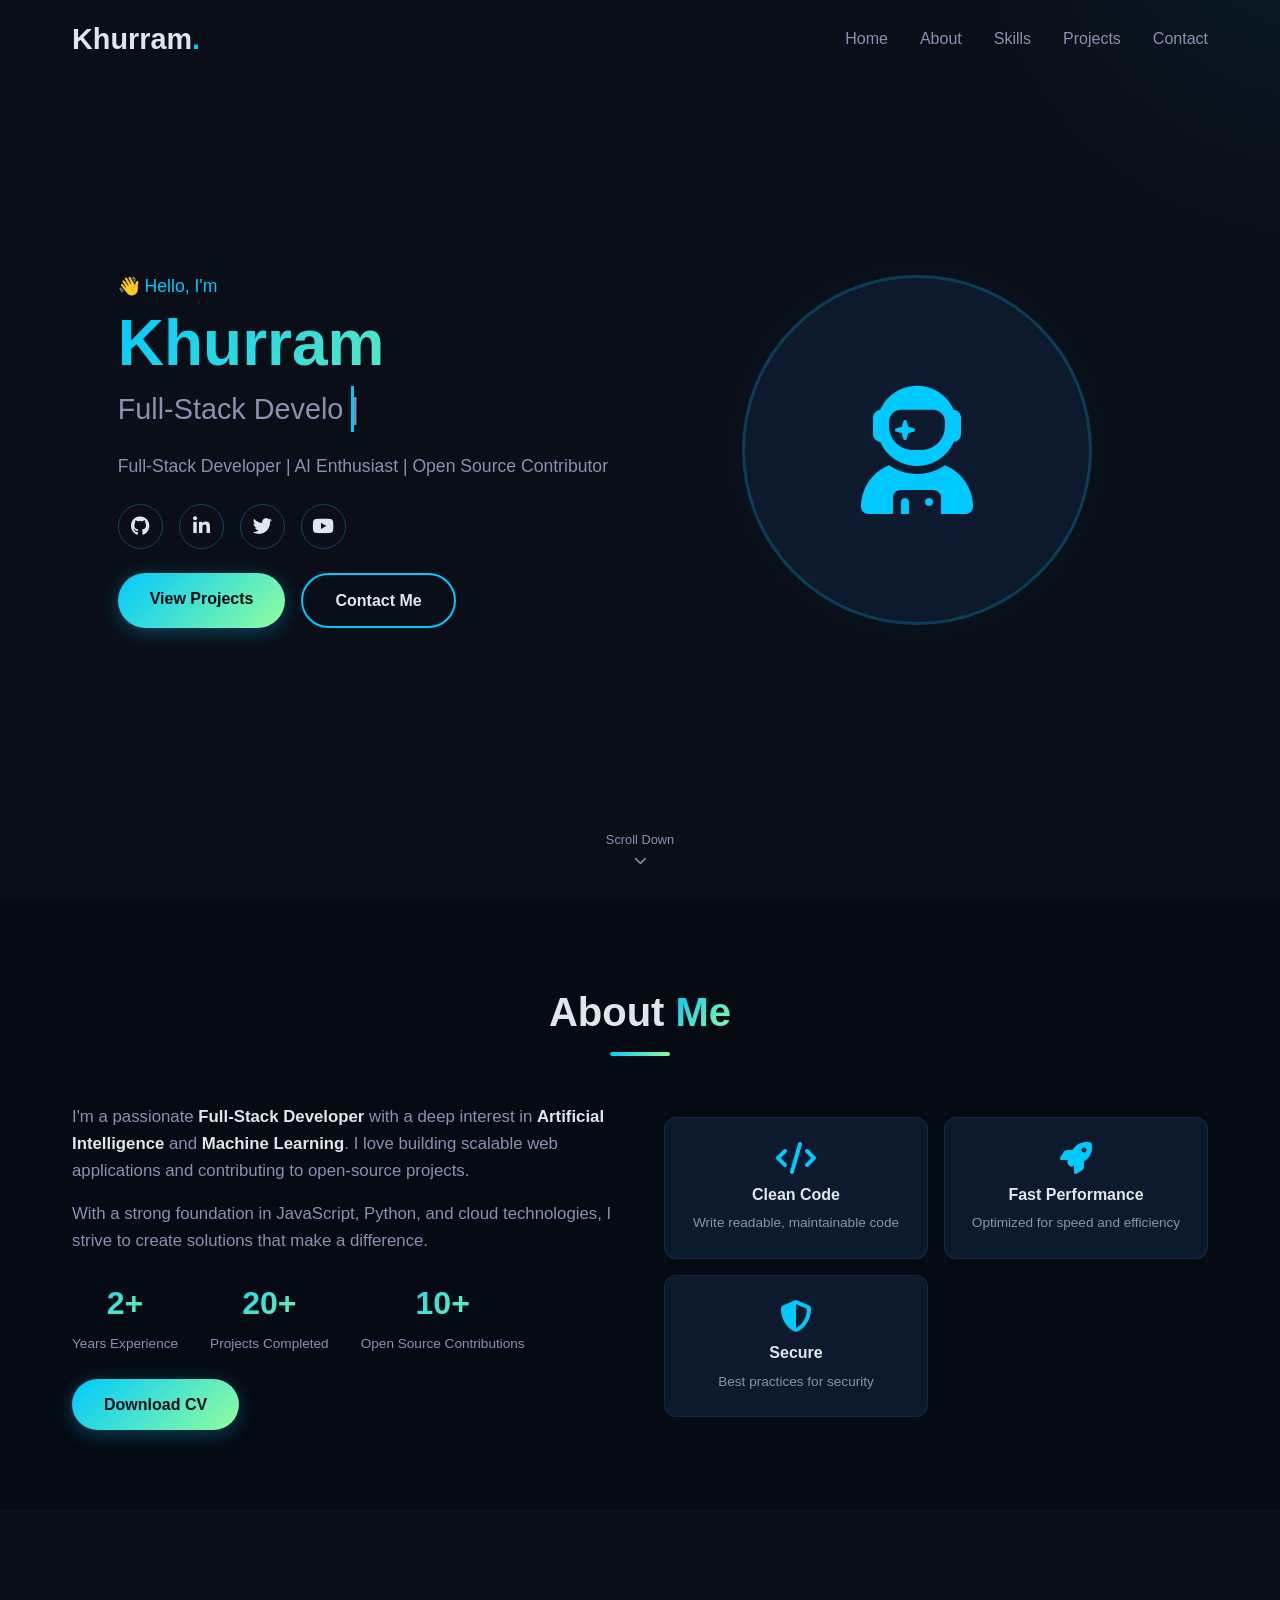
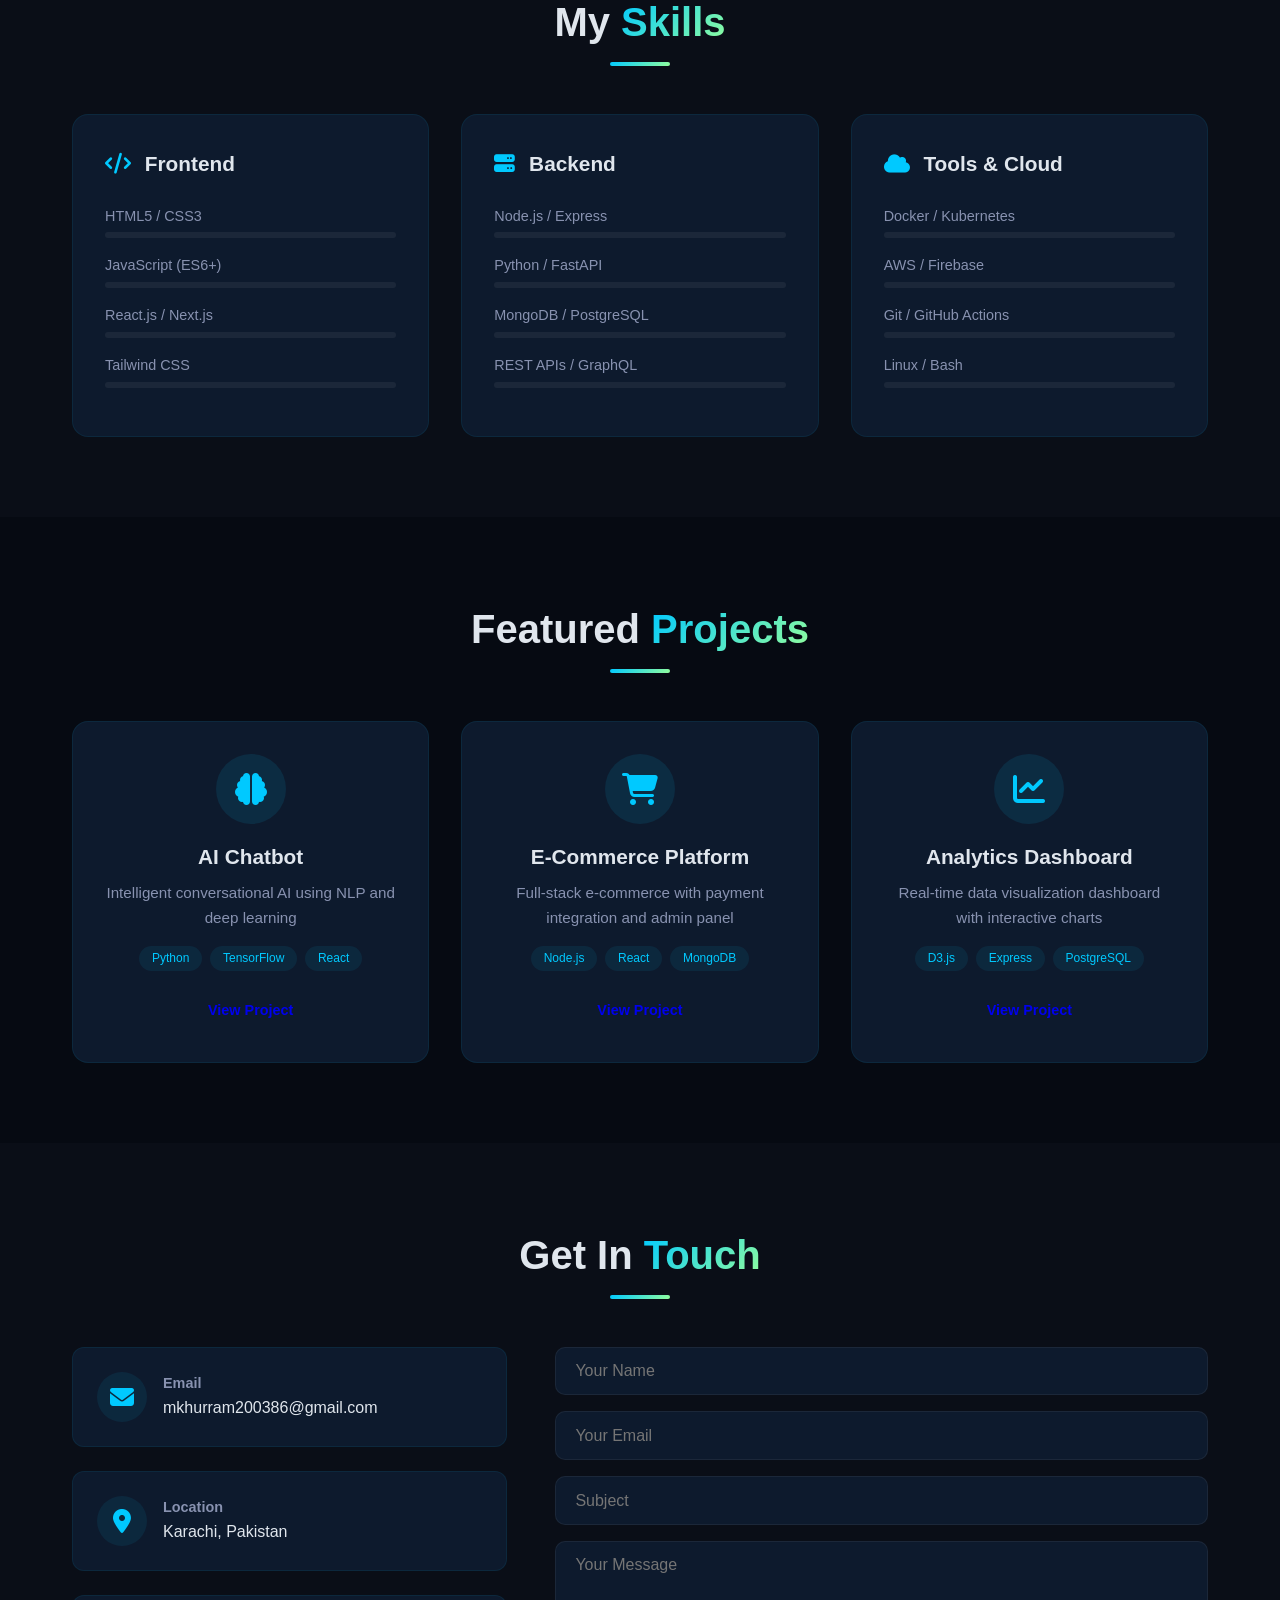
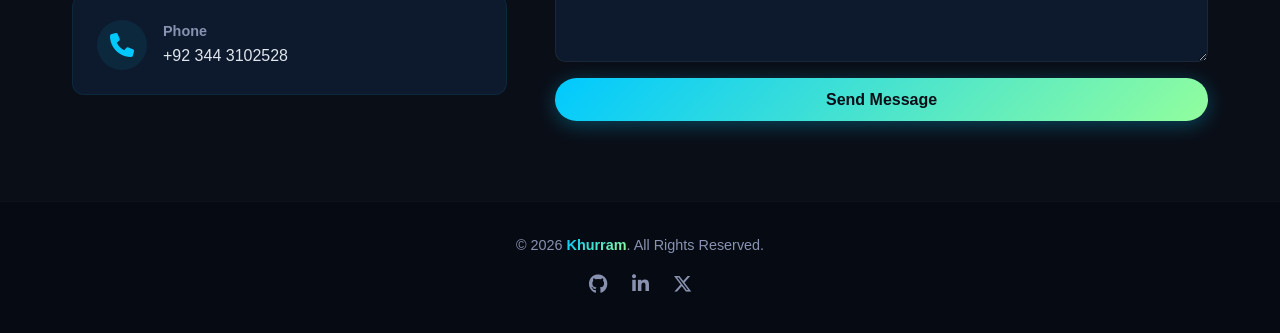
==== index.html @ 766ad9d7 "Update index.html" ====
<!DOCTYPE html>
<html lang="en">
<head>
    <meta charset="UTF-8" />
    <meta name="viewport" content="width=device-width, initial-scale=1.0" />
    <title>Khurram | Full-Stack Developer</title>
    <link rel="stylesheet" href="style.css" />
    <link rel="stylesheet" href="https://cdnjs.cloudflare.com/ajax/libs/font-awesome/6.5.0/css/all.min.css" />
</head>
<body>

    <!-- ====== PRELOADER ====== -->
    <div id="preloader">
        <div class="loader"></div>
    </div>

    <!-- ====== NAVIGATION ====== -->
    <nav class="navbar">
        <div class="nav-container">
            <div class="logo">
                <a href="#home">Khurram<span>.</span></a>
            </div>
            <ul class="nav-links">
                <li><a href="#home">Home</a></li>
                <li><a href="#about">About</a></li>
                <li><a href="#skills">Skills</a></li>
                <li><a href="#projects">Projects</a></li>
                <li><a href="#contact">Contact</a></li>
            </ul>
            <div class="hamburger">
                <span></span>
                <span></span>
                <span></span>
            </div>
        </div>
    </nav>

    <!-- ====== HOME SECTION ====== -->
    <section id="home" class="home">
        <div class="home-container">
            <div class="home-content">
                <span class="greeting">👋 Hello, I'm</span>
                <h1 class="name">Khurram</h1>
                <h2 class="typing-text">
                    <span id="typed-text"></span>
                    <span class="cursor">|</span>
                </h2>
                <p class="bio">
                    Full-Stack Developer | AI Enthusiast | Open Source Contributor
                </p>
                <div class="social-icons">
                    <a href="https://github.com/khurrambyte" target="_blank"><i class="fab fa-github"></i></a>
                    <a href="https://linkedin.com/in/khurrambyte" target="_blank"><i class="fab fa-linkedin-in"></i></a>
                    <a href="https://twitter.com/khurrambyte" target="_blank"><i class="fab fa-twitter"></i></a>
                    <a href="https://youtube.com/@khurrambyte" target="_blank"><i class="fab fa-youtube"></i></a>
                </div>
                <div class="home-buttons">
                    <a href="#projects" class="btn primary">View Projects</a>
                    <a href="#contact" class="btn secondary">Contact Me</a>
                </div>
            </div>
            <div class="home-image">
                <div class="image-wrapper">
                    <div class="glow"></div>
                    <div class="profile-placeholder">
                        <i class="fas fa-user-astronaut"></i>
                    </div>
                </div>
            </div>
        </div>
        <div class="scroll-indicator">
            <span>Scroll Down</span>
            <i class="fas fa-chevron-down"></i>
        </div>
    </section>

    <!-- ====== ABOUT SECTION ====== -->
    <section id="about" class="about">
        <div class="container">
            <div class="section-header">
                <h2>About <span>Me</span></h2>
                <div class="underline"></div>
            </div>
            <div class="about-content">
                <div class="about-text">
                    <p>
                        I'm a passionate <strong>Full-Stack Developer</strong> with a deep interest in 
                        <strong>Artificial Intelligence</strong> and <strong>Machine Learning</strong>. 
                        I love building scalable web applications and contributing to open-source projects.
                    </p>
                    <p>
                        With a strong foundation in JavaScript, Python, and cloud technologies, 
                        I strive to create solutions that make a difference.
                    </p>
                    <div class="about-stats">
                        <div class="stat">
                            <span class="stat-number">2+</span>
                            <span class="stat-label">Years Experience</span>
                        </div>
                        <div class="stat">
                            <span class="stat-number">20+</span>
                            <span class="stat-label">Projects Completed</span>
                        </div>
                        <div class="stat">
                            <span class="stat-number">10+</span>
                            <span class="stat-label">Open Source Contributions</span>
                        </div>
                    </div>
                    <a href="#" class="btn primary">Download CV</a>
                </div>
                <div class="about-image">
                    <div class="about-card">
                        <i class="fas fa-code"></i>
                        <h3>Clean Code</h3>
                        <p>Write readable, maintainable code</p>
                    </div>
                    <div class="about-card">
                        <i class="fas fa-rocket"></i>
                        <h3>Fast Performance</h3>
                        <p>Optimized for speed and efficiency</p>
                    </div>
                    <div class="about-card">
                        <i class="fas fa-shield-alt"></i>
                        <h3>Secure</h3>
                        <p>Best practices for security</p>
                    </div>
                </div>
            </div>
        </div>
    </section>

    <!-- ====== SKILLS SECTION ====== -->
    <section id="skills" class="skills">
        <div class="container">
            <div class="section-header">
                <h2>My <span>Skills</span></h2>
                <div class="underline"></div>
            </div>
            <div class="skills-grid">
                <div class="skill-category">
                    <h3><i class="fas fa-code"></i> Frontend</h3>
                    <div class="skill-item">
                        <span>HTML5 / CSS3</span>
                        <div class="skill-bar"><div class="skill-progress" style="width: 95%;"></div></div>
                    </div>
                    <div class="skill-item">
                        <span>JavaScript (ES6+)</span>
                        <div class="skill-bar"><div class="skill-progress" style="width: 90%;"></div></div>
                    </div>
                    <div class="skill-item">
                        <span>React.js / Next.js</span>
                        <div class="skill-bar"><div class="skill-progress" style="width: 85%;"></div></div>
                    </div>
                    <div class="skill-item">
                        <span>Tailwind CSS</span>
                        <div class="skill-bar"><div class="skill-progress" style="width: 88%;"></div></div>
                    </div>
                </div>
                <div class="skill-category">
                    <h3><i class="fas fa-server"></i> Backend</h3>
                    <div class="skill-item">
                        <span>Node.js / Express</span>
                        <div class="skill-bar"><div class="skill-progress" style="width: 85%;"></div></div>
                    </div>
                    <div class="skill-item">
                        <span>Python / FastAPI</span>
                        <div class="skill-bar"><div class="skill-progress" style="width: 80%;"></div></div>
                    </div>
                    <div class="skill-item">
                        <span>MongoDB / PostgreSQL</span>
                        <div class="skill-bar"><div class="skill-progress" style="width: 82%;"></div></div>
                    </div>
                    <div class="skill-item">
                        <span>REST APIs / GraphQL</span>
                        <div class="skill-bar"><div class="skill-progress" style="width: 78%;"></div></div>
                    </div>
                </div>
                <div class="skill-category">
                    <h3><i class="fas fa-cloud"></i> Tools & Cloud</h3>
                    <div class="skill-item">
                        <span>Docker / Kubernetes</span>
                        <div class="skill-bar"><div class="skill-progress" style="width: 75%;"></div></div>
                    </div>
                    <div class="skill-item">
                        <span>AWS / Firebase</span>
                        <div class="skill-bar"><div class="skill-progress" style="width: 80%;"></div></div>
                    </div>
                    <div class="skill-item">
                        <span>Git / GitHub Actions</span>
                        <div class="skill-bar"><div class="skill-progress" style="width: 90%;"></div></div>
                    </div>
                    <div class="skill-item">
                        <span>Linux / Bash</span>
                        <div class="skill-bar"><div class="skill-progress" style="width: 75%;"></div></div>
                    </div>
                </div>
            </div>
        </div>
    </section>

    <!-- ====== PROJECTS SECTION ====== -->
    <section id="projects" class="projects">
        <div class="container">
            <div class="section-header">
                <h2>Featured <span>Projects</span></h2>
                <div class="underline"></div>
            </div>
            <div class="projects-grid">
                <div class="project-card">
                    <div class="project-icon"><i class="fas fa-brain"></i></div>
                    <h3>AI Chatbot</h3>
                    <p>Intelligent conversational AI using NLP and deep learning</p>
                    <div class="project-tags">
                        <span>Python</span>
                        <span>TensorFlow</span>
                        <span>React</span>
                    </div>
                    <a href="#" class="btn small">View Project</a>
                </div>
                <div class="project-card">
                    <div class="project-icon"><i class="fas fa-shopping-cart"></i></div>
                    <h3>E-Commerce Platform</h3>
                    <p>Full-stack e-commerce with payment integration and admin panel</p>
                    <div class="project-tags">
                        <span>Node.js</span>
                        <span>React</span>
                        <span>MongoDB</span>
                    </div>
                    <a href="#" class="btn small">View Project</a>
                </div>
                <div class="project-card">
                    <div class="project-icon"><i class="fas fa-chart-line"></i></div>
                    <h3>Analytics Dashboard</h3>
                    <p>Real-time data visualization dashboard with interactive charts</p>
                    <div class="project-tags">
                        <span>D3.js</span>
                        <span>Express</span>
                        <span>PostgreSQL</span>
                    </div>
                    <a href="#" class="btn small">View Project</a>
                </div>
            </div>
        </div>
    </section>

    <!-- ====== CONTACT SECTION ====== -->
    <section id="contact" class="contact">
        <div class="container">
            <div class="section-header">
                <h2>Get In <span>Touch</span></h2>
                <div class="underline"></div>
            </div>
            <div class="contact-content">
                <div class="contact-info">
                    <div class="contact-item">
                        <i class="fas fa-envelope"></i>
                        <div>
                            <h4>Email</h4>
                            <p>mkhurram200386@gmail.com</p>
                        </div>
                    </div>
                    <div class="contact-item">
                        <i class="fas fa-map-marker-alt"></i>
                        <div>
                            <h4>Location</h4>
                            <p>Karachi, Pakistan</p>
                        </div>
                    </div>
                    <div class="contact-item">
                        <i class="fas fa-phone"></i>
                        <div>
                            <h4>Phone</h4>
                            <p>+92 344 3102528</p>
                        </div>
                    </div>
                </div>
                <form class="contact-form" id="contactForm">
                    <input type="text" placeholder="Your Name" required />
                    <input type="email" placeholder="Your Email" required />
                    <input type="text" placeholder="Subject" />
                    <textarea rows="5" placeholder="Your Message" required></textarea>
                    <button type="submit" class="btn primary">Send Message</button>
                </form>
            </div>
        </div>
    </section>

    <!-- ====== FOOTER ====== -->
    <footer>
        <div class="container">
            <p>&copy; 2026 <span>Khurram</span>. All Rights Reserved.</p>
            <div class="footer-social">
                <a href="https://github.com/khurrambyte" target="_blank"><i class="fab fa-github"></i></a>
                <a href="https://linkedin.com/in/khurrambyte" target="_blank"><i class="fab fa-linkedin-in"></i></a>
                <a href="https://x.com/khurrambyte" target="_blank"><i class="fab fa-x-twitter"></i></a>
            </div>
        </div>
    </footer>

    <script src="script.js"></script>
</body>
</html>
---- style.css ----
/* ===== RESET & BASE ===== */
* {
    margin: 0;
    padding: 0;
    box-sizing: border-box;
    scroll-behavior: smooth;
}

:root {
    --primary: #00c9ff;
    --secondary: #92fe9d;
    --dark: #0a0e17;
    --darker: #060a12;
    --text: #e0e6ed;
    --text-muted: #8892b0;
    --card-bg: #0d1a2d;
    --gradient-1: linear-gradient(135deg, #00c9ff, #92fe9d);
}

body {
    font-family: 'Segoe UI', Tahoma, Geneva, Verdana, sans-serif;
    background: var(--dark);
    color: var(--text);
    line-height: 1.6;
    overflow-x: hidden;
}

.container {
    max-width: 1200px;
    margin: 0 auto;
    padding: 0 2rem;
}

section {
    padding: 5rem 0;
}

/* ===== PRELOADER ===== */
#preloader {
    position: fixed;
    top: 0;
    left: 0;
    width: 100%;
    height: 100%;
    background: var(--dark);
    display: flex;
    justify-content: center;
    align-items: center;
    z-index: 9999;
    transition: opacity 0.8s ease;
}

#preloader.hide {
    opacity: 0;
    pointer-events: none;
}

.loader {
    width: 50px;
    height: 50px;
    border: 4px solid transparent;
    border-top-color: var(--primary);
    border-radius: 50%;
    animation: spin 1s linear infinite;
}

@keyframes spin {
    to { transform: rotate(360deg); }
}

/* ===== SECTION HEADER ===== */
.section-header {
    text-align: center;
    margin-bottom: 3rem;
}

.section-header h2 {
    font-size: 2.5rem;
    font-weight: 700;
}

.section-header h2 span {
    background: var(--gradient-1);
    -webkit-background-clip: text;
    -webkit-text-fill-color: transparent;
}

.underline {
    width: 60px;
    height: 4px;
    background: var(--gradient-1);
    margin: 0.5rem auto 0;
    border-radius: 2px;
}

/* ===== NAVBAR ===== */
.navbar {
    position: fixed;
    top: 0;
    left: 0;
    width: 100%;
    z-index: 1000;
    padding: 1rem 0;
    transition: all 0.3s ease;
    background: transparent;
}

.navbar.scrolled {
    background: rgba(10, 14, 23, 0.95);
    backdrop-filter: blur(10px);
    padding: 0.7rem 0;
    box-shadow: 0 4px 30px rgba(0, 0, 0, 0.3);
}

.nav-container {
    max-width: 1200px;
    margin: 0 auto;
    padding: 0 2rem;
    display: flex;
    justify-content: space-between;
    align-items: center;
}

.logo a {
    font-size: 1.8rem;
    font-weight: 700;
    color: var(--text);
    text-decoration: none;
}

.logo a span {
    color: var(--primary);
}

.nav-links {
    display: flex;
    list-style: none;
    gap: 2rem;
}

.nav-links a {
    color: var(--text-muted);
    text-decoration: none;
    font-weight: 500;
    transition: color 0.3s;
    position: relative;
}

.nav-links a::after {
    content: '';
    position: absolute;
    bottom: -4px;
    left: 0;
    width: 0;
    height: 2px;
    background: var(--gradient-1);
    transition: width 0.3s;
}

.nav-links a:hover {
    color: var(--text);
}

.nav-links a:hover::after {
    width: 100%;
}

.hamburger {
    display: none;
    flex-direction: column;
    cursor: pointer;
    gap: 5px;
}

.hamburger span {
    width: 28px;
    height: 3px;
    background: var(--text);
    border-radius: 2px;
    transition: 0.3s;
}

/* ===== HOME ===== */
.home {
    min-height: 100vh;
    display: flex;
    align-items: center;
    justify-content: center;
    position: relative;
    background: var(--dark);
    overflow: hidden;
}

.home::before {
    content: '';
    position: absolute;
    top: -50%;
    right: -30%;
    width: 700px;
    height: 700px;
    background: radial-gradient(circle, rgba(0, 201, 255, 0.08) 0%, transparent 70%);
    border-radius: 50%;
    pointer-events: none;
}

.home-container {
    max-width: 1200px;
    margin: 0 auto;
    padding: 0 2rem;
    display: grid;
    grid-template-columns: 1fr 1fr;
    gap: 4rem;
    align-items: center;
    position: relative;
    z-index: 1;
}

.greeting {
    display: inline-block;
    font-size: 1.1rem;
    color: var(--primary);
    margin-bottom: 0.5rem;
    font-weight: 500;
}

.name {
    font-size: 4rem;
    font-weight: 700;
    background: var(--gradient-1);
    -webkit-background-clip: text;
    -webkit-text-fill-color: transparent;
    line-height: 1.1;
}

.typing-text {
    font-size: 1.8rem;
    font-weight: 400;
    color: var(--text-muted);
    margin: 0.5rem 0 1rem;
    min-height: 50px;
}

.cursor {
    display: inline-block;
    width: 3px;
    background: var(--primary);
    animation: blink 0.8s step-end infinite;
}

@keyframes blink {
    0%, 100% { opacity: 1; }
    50% { opacity: 0; }
}

.bio {
    font-size: 1.1rem;
    color: var(--text-muted);
    margin-bottom: 1.5rem;
}

.social-icons {
    display: flex;
    gap: 1rem;
    margin-bottom: 1.5rem;
}

.social-icons a {
    width: 45px;
    height: 45px;
    border-radius: 50%;
    border: 1px solid rgba(0, 201, 255, 0.3);
    display: flex;
    align-items: center;
    justify-content: center;
    color: var(--text);
    font-size: 1.2rem;
    transition: all 0.3s;
    text-decoration: none;
}

.social-icons a:hover {
    background: var(--gradient-1);
    border-color: transparent;
    color: var(--dark);
    transform: translateY(-3px);
    box-shadow: 0 8px 25px rgba(0, 201, 255, 0.3);
}

.home-buttons {
    display: flex;
    gap: 1rem;
}

.btn {
    padding: 0.8rem 2rem;
    border-radius: 50px;
    text-decoration: none;
    font-weight: 600;
    transition: all 0.3s;
    display: inline-block;
    font-size: 1rem;
    border: none;
    cursor: pointer;
}

.btn.primary {
    background: var(--gradient-1);
    color: var(--dark);
    box-shadow: 0 4px 20px rgba(0, 201, 255, 0.3);
}

.btn.primary:hover {
    transform: translateY(-3px);
    box-shadow: 0 8px 30px rgba(0, 201, 255, 0.5);
}

.btn.secondary {
    border: 2px solid var(--primary);
    color: var(--text);
    background: transparent;
}

.btn.secondary:hover {
    background: var(--primary);
    color: var(--dark);
    transform: translateY(-3px);
}

.btn.small {
    padding: 0.5rem 1.5rem;
    font-size: 0.9rem;
}

/* Home Image */
.image-wrapper {
    position: relative;
    width: 350px;
    height: 350px;
    margin: 0 auto;
}

.glow {
    position: absolute;
    top: -20px;
    left: -20px;
    right: -20px;
    bottom: -20px;
    border-radius: 50%;
    background: radial-gradient(circle at center, rgba(0, 201, 255, 0.15), transparent 70%);
    animation: pulse 3s ease-in-out infinite;
}

@keyframes pulse {
    0%, 100% { transform: scale(1); opacity: 0.6; }
    50% { transform: scale(1.1); opacity: 1; }
}

.profile-placeholder {
    width: 100%;
    height: 100%;
    border-radius: 50%;
    background: var(--card-bg);
    display: flex;
    align-items: center;
    justify-content: center;
    font-size: 8rem;
    color: var(--primary);
    border: 3px solid rgba(0, 201, 255, 0.2);
    position: relative;
    z-index: 1;
}

.scroll-indicator {
    position: absolute;
    bottom: 2rem;
    left: 50%;
    transform: translateX(-50%);
    display: flex;
    flex-direction: column;
    align-items: center;
    color: var(--text-muted);
    font-size: 0.8rem;
    animation: bounce 2s ease-in-out infinite;
}

@keyframes bounce {
    0%, 100% { transform: translateX(-50%) translateY(0); }
    50% { transform: translateX(-50%) translateY(10px); }
}

.scroll-indicator i {
    margin-top: 0.3rem;
}

/* ===== ABOUT ===== */
.about {
    background: var(--darker);
}

.about-content {
    display: grid;
    grid-template-columns: 1fr 1fr;
    gap: 3rem;
    align-items: center;
}

.about-text p {
    color: var(--text-muted);
    margin-bottom: 1rem;
    font-size: 1.05rem;
}

.about-text strong {
    color: var(--text);
}

.about-stats {
    display: flex;
    gap: 2rem;
    margin: 1.5rem 0;
}

.stat {
    text-align: center;
}

.stat-number {
    display: block;
    font-size: 2rem;
    font-weight: 700;
    background: var(--gradient-1);
    -webkit-background-clip: text;
    -webkit-text-fill-color: transparent;
}

.stat-label {
    font-size: 0.85rem;
    color: var(--text-muted);
}

.about-image {
    display: grid;
    grid-template-columns: 1fr 1fr;
    gap: 1rem;
}

.about-card {
    background: var(--card-bg);
    padding: 1.5rem;
    border-radius: 12px;
    text-align: center;
    border: 1px solid rgba(0, 201, 255, 0.1);
    transition: all 0.3s;
}

.about-card:hover {
    transform: translateY(-5px);
    border-color: var(--primary);
    box-shadow: 0 8px 30px rgba(0, 201, 255, 0.1);
}

.about-card i {
    font-size: 2rem;
    color: var(--primary);
    margin-bottom: 0.5rem;
}

.about-card h3 {
    font-size: 1rem;
    margin-bottom: 0.3rem;
}

.about-card p {
    font-size: 0.85rem;
    color: var(--text-muted);
}

/* ===== SKILLS ===== */
.skills-grid {
    display: grid;
    grid-template-columns: repeat(auto-fit, minmax(300px, 1fr));
    gap: 2rem;
}

.skill-category {
    background: var(--card-bg);
    padding: 2rem;
    border-radius: 16px;
    border: 1px solid rgba(0, 201, 255, 0.08);
    transition: all 0.3s;
}

.skill-category:hover {
    border-color: var(--primary);
    box-shadow: 0 8px 30px rgba(0, 201, 255, 0.05);
}

.skill-category h3 {
    margin-bottom: 1.5rem;
    font-size: 1.3rem;
    color: var(--text);
}

.skill-category h3 i {
    color: var(--primary);
    margin-right: 0.5rem;
}

.skill-item {
    margin-bottom: 1rem;
}

.skill-item span {
    display: flex;
    justify-content: space-between;
    font-size: 0.9rem;
    color: var(--text-muted);
    margin-bottom: 0.3rem;
}

.skill-bar {
    width: 100%;
    height: 6px;
    background: rgba(255, 255, 255, 0.06);
    border-radius: 3px;
    overflow: hidden;
}

.skill-progress {
    height: 100%;
    background: var(--gradient-1);
    border-radius: 3px;
    width: 0;
    transition: width 1s ease;
}

/* ===== PROJECTS ===== */
.projects {
    background: var(--darker);
}

.projects-grid {
    display: grid;
    grid-template-columns: repeat(auto-fit, minmax(300px, 1fr));
    gap: 2rem;
}

.project-card {
    background: var(--card-bg);
    padding: 2rem;
    border-radius: 16px;
    text-align: center;
    border: 1px solid rgba(0, 201, 255, 0.08);
    transition: all 0.3s;
}

.project-card:hover {
    transform: translateY(-8px);
    border-color: var(--primary);
    box-shadow: 0 12px 40px rgba(0, 201, 255, 0.08);
}

.project-icon {
    width: 70px;
    height: 70px;
    border-radius: 50%;
    background: rgba(0, 201, 255, 0.1);
    display: flex;
    align-items: center;
    justify-content: center;
    margin: 0 auto 1rem;
    font-size: 2rem;
    color: var(--primary);
}

.project-card h3 {
    font-size: 1.3rem;
    margin-bottom: 0.5rem;
}

.project-card p {
    color: var(--text-muted);
    font-size: 0.95rem;
    margin-bottom: 1rem;
}

.project-tags {
    display: flex;
    gap: 0.5rem;
    justify-content: center;
    flex-wrap: wrap;
    margin-bottom: 1.2rem;
}

.project-tags span {
    background: rgba(0, 201, 255, 0.08);
    color: var(--primary);
    padding: 0.2rem 0.8rem;
    border-radius: 20px;
    font-size: 0.75rem;
    font-weight: 500;
}

/* ===== CONTACT ===== */
.contact-content {
    display: grid;
    grid-template-columns: 1fr 1.5fr;
    gap: 3rem;
}

.contact-info {
    display: flex;
    flex-direction: column;
    gap: 1.5rem;
}

.contact-item {
    display: flex;
    align-items: center;
    gap: 1rem;
    background: var(--card-bg);
    padding: 1.5rem;
    border-radius: 12px;
    border: 1px solid rgba(0, 201, 255, 0.08);
}

.contact-item i {
    font-size: 1.5rem;
    color: var(--primary);
    width: 50px;
    height: 50px;
    border-radius: 50%;
    background: rgba(0, 201, 255, 0.08);
    display: flex;
    align-items: center;
    justify-content: center;
    flex-shrink: 0;
}

.contact-item h4 {
    font-size: 0.9rem;
    color: var(--text-muted);
}

.contact-item p {
    font-weight: 500;
}

.contact-form {
    display: flex;
    flex-direction: column;
    gap: 1rem;
}

.contact-form input,
.contact-form textarea {
    padding: 0.9rem 1.2rem;
    border-radius: 10px;
    border: 1px solid rgba(255, 255, 255, 0.06);
    background: var(--card-bg);
    color: var(--text);
    font-size: 1rem;
    transition: all 0.3s;
    font-family: inherit;
}

.contact-form input:focus,
.contact-form textarea:focus {
    outline: none;
    border-color: var(--primary);
    box-shadow: 0 0 20px rgba(0, 201, 255, 0.05);
}

.contact-form textarea {
    resize: vertical;
}

/* ===== FOOTER ===== */
footer {
    background: var(--darker);
    padding: 2rem 0;
    border-top: 1px solid rgba(255, 255, 255, 0.03);
    text-align: center;
}

footer p {
    color: var(--text-muted);
    font-size: 0.9rem;
}

footer p span {
    background: var(--gradient-1);
    -webkit-background-clip: text;
    -webkit-text-fill-color: transparent;
    font-weight: 600;
}

.footer-social {
    display: flex;
    justify-content: center;
    gap: 1.5rem;
    margin-top: 0.8rem;
}

.footer-social a {
    color: var(--text-muted);
    font-size: 1.2rem;
    transition: color 0.3s;
}

.footer-social a:hover {
    color: var(--primary);
}

/* ===== RESPONSIVE ===== */
@media (max-width: 992px) {
    .home-container {
        grid-template-columns: 1fr;
        text-align: center;
    }
    .home-image {
        order: -1;
    }
    .image-wrapper {
        width: 250px;
        height: 250px;
    }
    .about-content {
        grid-template-columns: 1fr;
    }
    .about-image {
        grid-template-columns: 1fr 1fr;
    }
    .contact-content {
        grid-template-columns: 1fr;
    }
}

@media (max-width: 768px) {
    .nav-links {
        position: fixed;
        top: 0;
        right: -100%;
        width: 70%;
        height: 100vh;
        background: var(--darker);
        flex-direction: column;
        justify-content: center;
        align-items: center;
        gap: 2rem;
        transition: 0.4s ease;
        border-left: 1px solid rgba(255, 255, 255, 0.05);
    }
    .nav-links.active {
        right: 0;
    }
    .hamburger {
        display: flex;
        z-index: 1001;
    }
    .hamburger.active span:nth-child(1) {
        transform: rotate(45deg) translate(5px, 5px);
    }
    .hamburger.active span:nth-child(2) {
        opacity: 0;
    }
    .hamburger.active span:nth-child(3) {
        transform: rotate(-45deg) translate(5px, -5px);
    }
    .name {
        font-size: 2.8rem;
    }
    .typing-text {
        font-size: 1.3rem;
    }
    .about-stats {
        flex-direction: column;
        gap: 1rem;
    }
    .about-image {
        grid-template-columns: 1fr;
    }
    .projects-grid {
        grid-template-columns: 1fr;
    }
    .skills-grid {
        grid-template-columns: 1fr;
    }
    .home-buttons {
        flex-direction: column;
        align-items: center;
    }
    .section-header h2 {
        font-size: 2rem;
    }
}
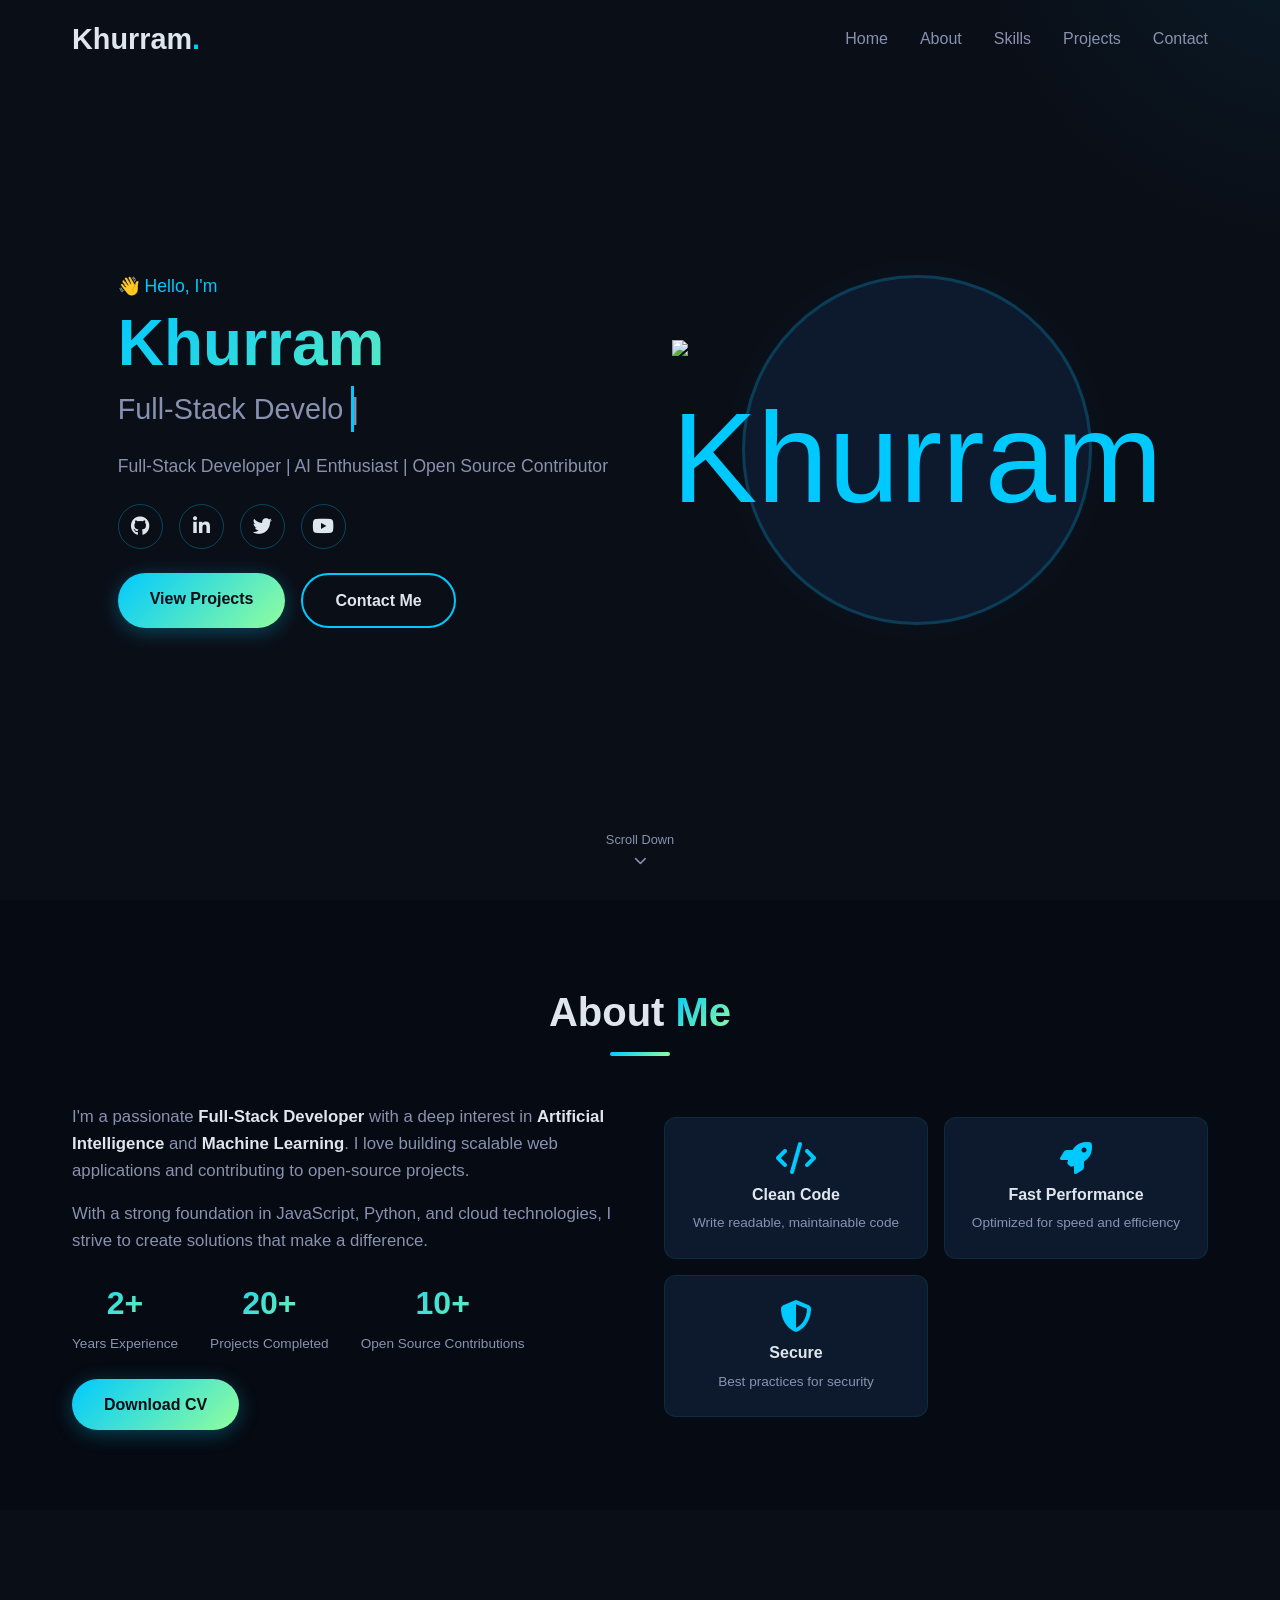
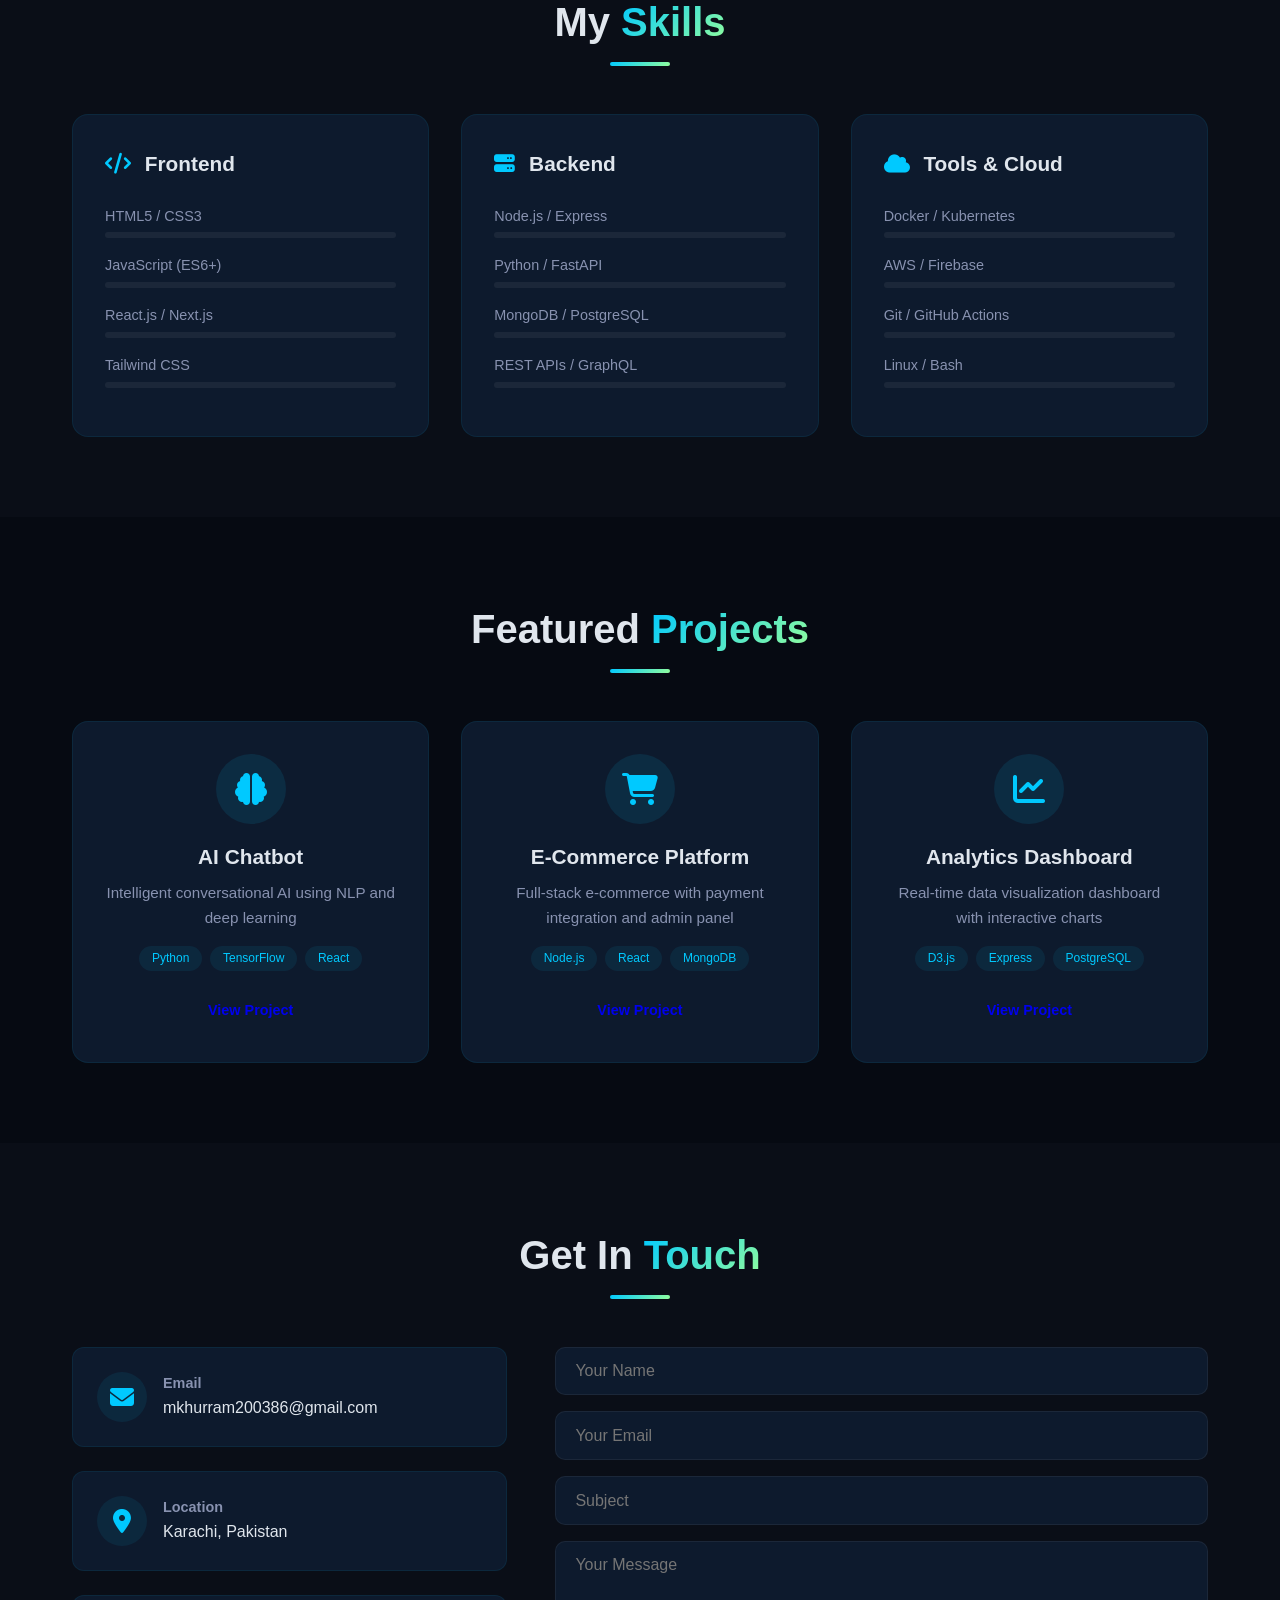
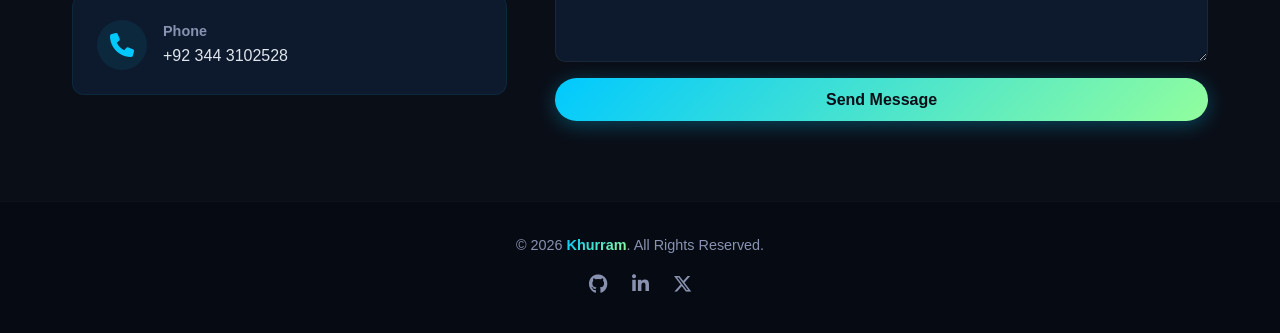
==== commit 80ab7821: "Update index.html" ====
--- a/index.html
+++ b/index.html
@@ -63,7 +63,7 @@
                 <div class="image-wrapper">
                     <div class="glow"></div>
                     <div class="profile-placeholder">
-                        <i class="fas fa-user-astronaut"></i>
+                        <img src="assets/profile.jpg" alt="Khurram" class="profile-image" />
                     </div>
                 </div>
             </div>
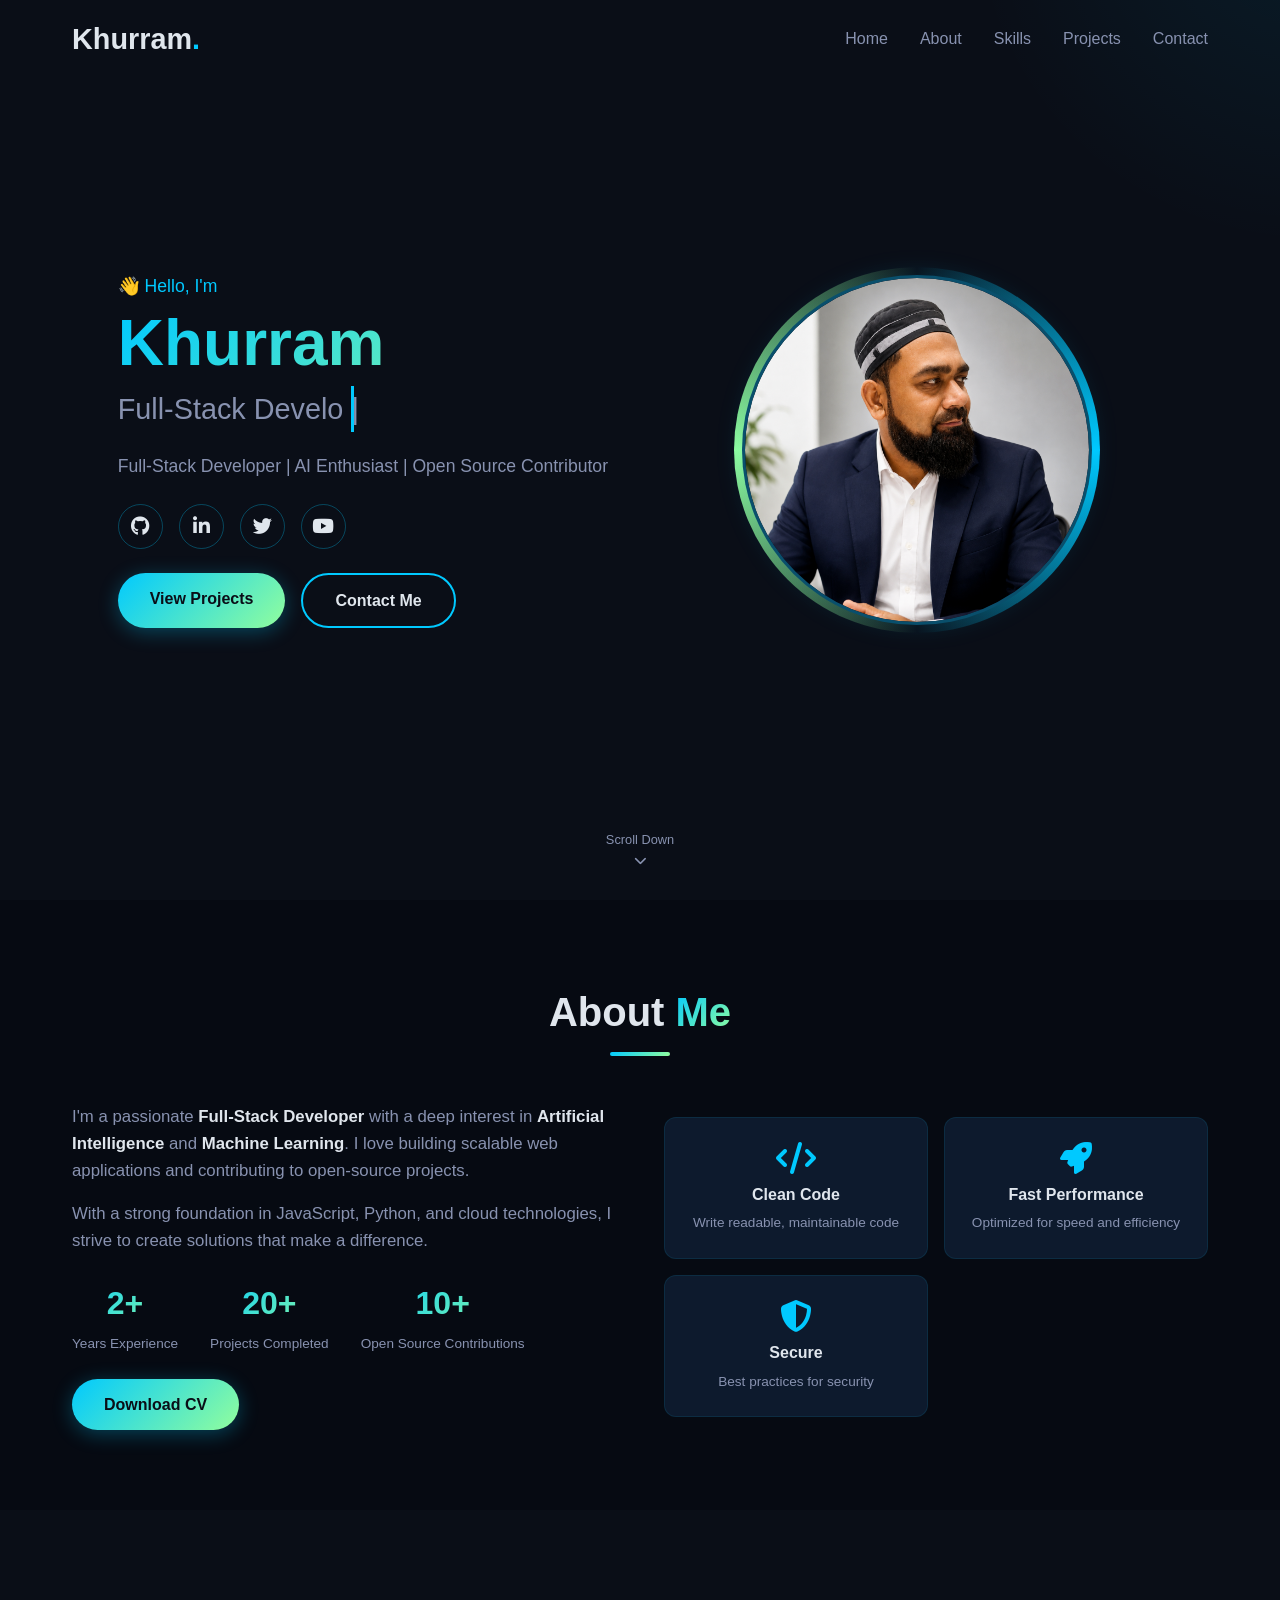
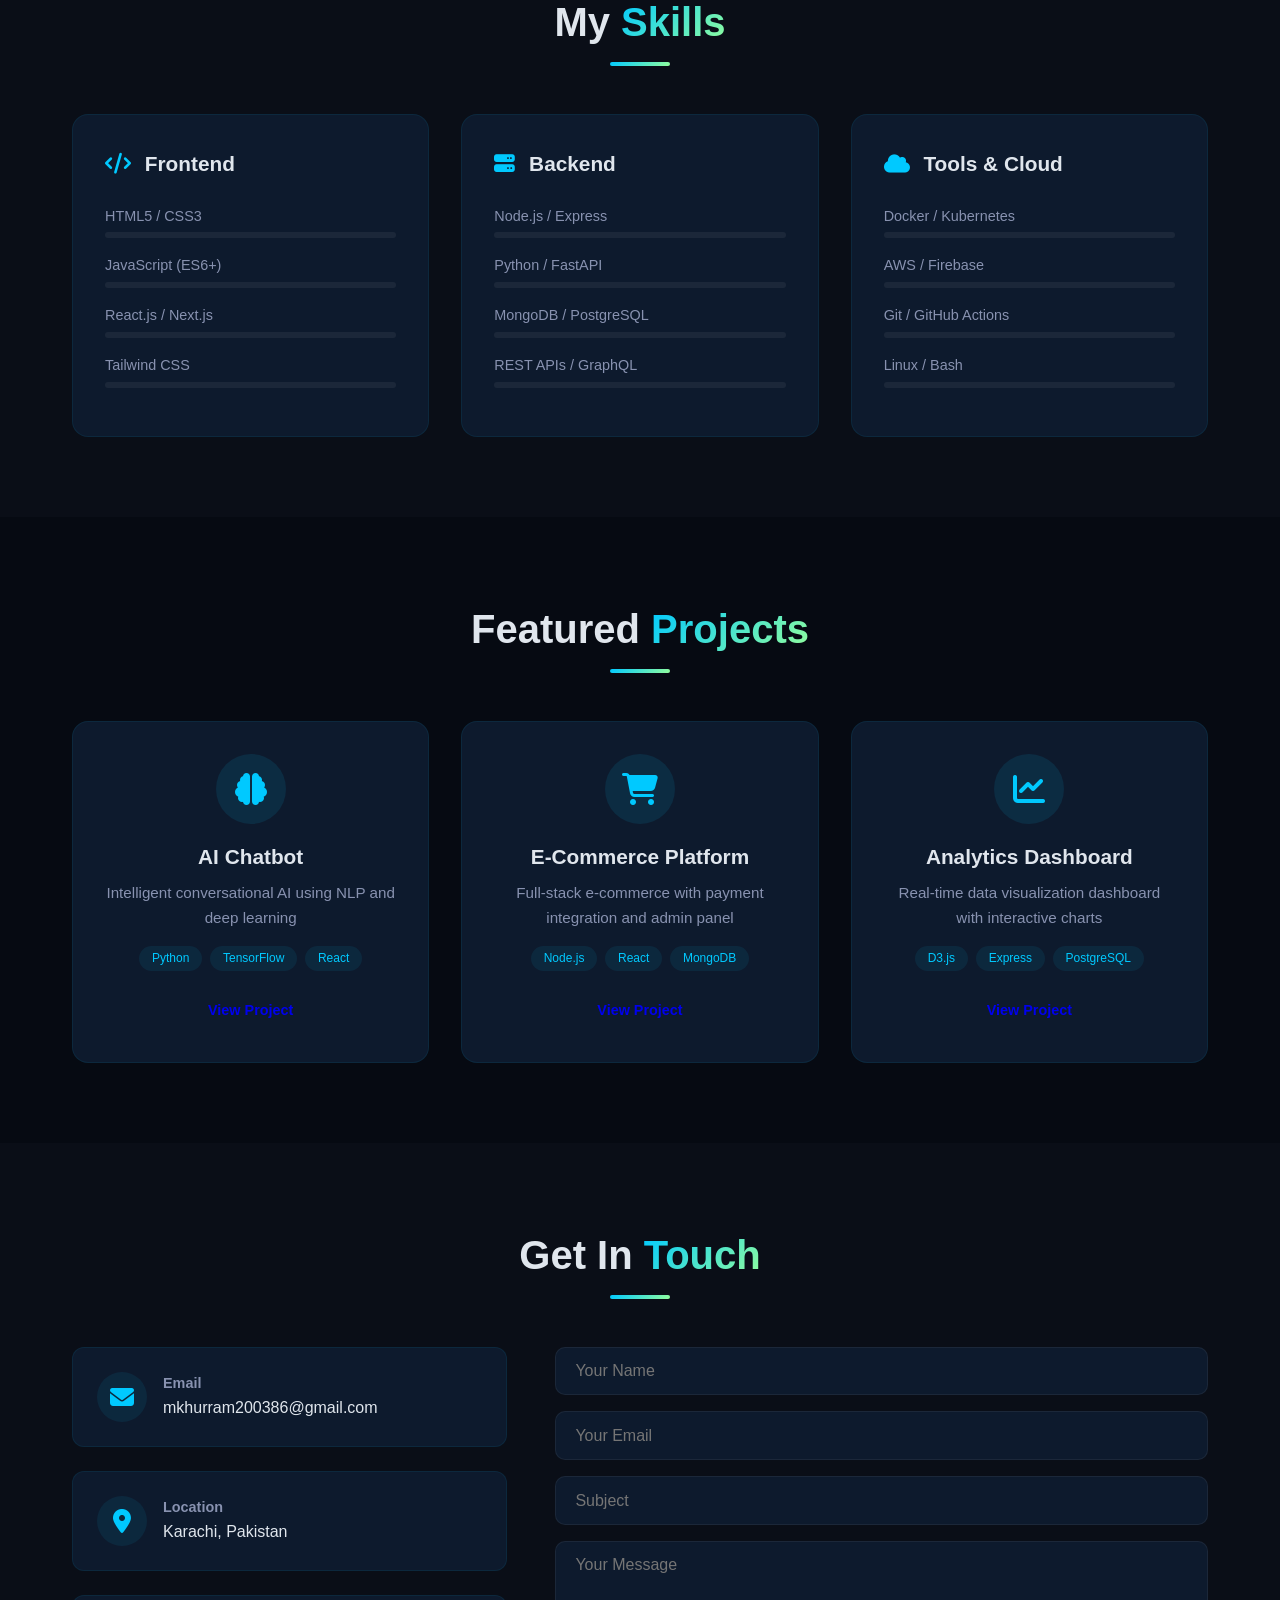
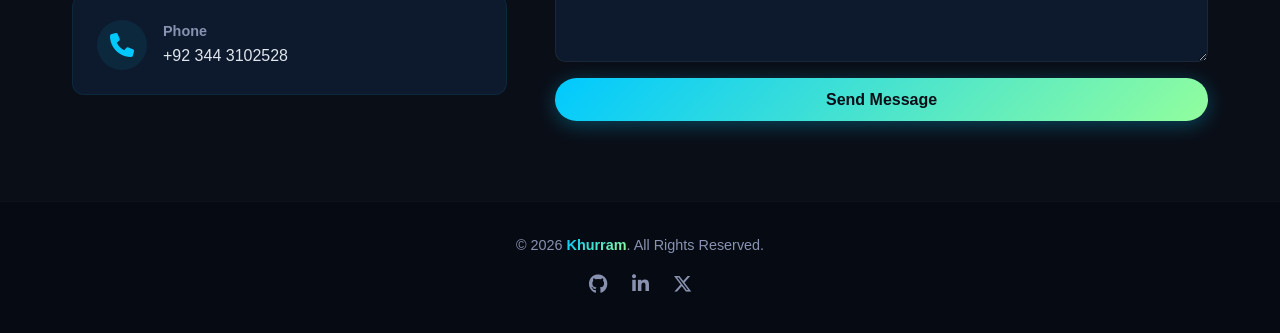
==== commit 406447f9: "Update index.html" ====
--- a/index.html
+++ b/index.html
@@ -63,7 +63,7 @@
                 <div class="image-wrapper">
                     <div class="glow"></div>
                     <div class="profile-placeholder">
-                        <img src="assets/profile.jpg" alt="Khurram" class="profile-image" />
+                        <img src="assets/profile.png" alt="Khurram" class="profile-image" />
                     </div>
                 </div>
             </div>
--- a/style.css
+++ b/style.css
@@ -794,3 +794,121 @@
         font-size: 2rem;
     }
 }
+
+/* ===== PROFILE IMAGE ===== */
+.profile-placeholder {
+    width: 100%;
+    height: 100%;
+    border-radius: 50%;
+    background: var(--card-bg);
+    display: flex;
+    align-items: center;
+    justify-content: center;
+    position: relative;
+    z-index: 1;
+    overflow: hidden;
+    /* Border effect */
+    border: 3px solid rgba(0, 201, 255, 0.3);
+    box-shadow: 
+        0 0 30px rgba(0, 201, 255, 0.1),
+        inset 0 0 30px rgba(0, 201, 255, 0.05);
+}
+
+.profile-image {
+    width: 100%;
+    height: 100%;
+    object-fit: cover;
+    border-radius: 50%;
+    transition: transform 0.5s ease;
+}
+
+/* Hover effect on image */
+.profile-placeholder:hover .profile-image {
+    transform: scale(1.05);
+}
+
+/* Fallback agar image load na ho */
+.profile-placeholder .fa-user-astronaut {
+    display: none;
+}
+
+/* Agar image fail ho to icon show ho */
+.profile-placeholder img:not([src]),
+.profile-placeholder img[src=""],
+.profile-placeholder img[src="#"] {
+    display: none;
+}
+
+.profile-placeholder img:not([src]) ~ .fa-user-astronaut,
+.profile-placeholder img[src=""] ~ .fa-user-astronaut,
+.profile-placeholder img[src="#"] ~ .fa-user-astronaut {
+    display: block;
+    font-size: 5rem;
+    color: var(--primary);
+}
+
+/* ===== RING ANIMATION AROUND IMAGE ===== */
+.image-wrapper {
+    position: relative;
+    width: 350px;
+    height: 350px;
+    margin: 0 auto;
+}
+
+/* Spinning ring effect */
+.image-wrapper::before {
+    content: '';
+    position: absolute;
+    top: -8px;
+    left: -8px;
+    right: -8px;
+    bottom: -8px;
+    border-radius: 50%;
+    background: conic-gradient(
+        from 0deg,
+        transparent 0%,
+        var(--primary) 25%,
+        transparent 50%,
+        var(--secondary) 75%,
+        transparent 100%
+    );
+    animation: spinRing 4s linear infinite;
+    z-index: 0;
+}
+
+@keyframes spinRing {
+    to { transform: rotate(360deg); }
+}
+
+/* Glow effect */
+.glow {
+    position: absolute;
+    top: -20px;
+    left: -20px;
+    right: -20px;
+    bottom: -20px;
+    border-radius: 50%;
+    background: radial-gradient(circle at center, rgba(0, 201, 255, 0.15), transparent 70%);
+    animation: pulse 3s ease-in-out infinite;
+    z-index: 0;
+}
+
+@keyframes pulse {
+    0%, 100% { transform: scale(1); opacity: 0.6; }
+    50% { transform: scale(1.1); opacity: 1; }
+}
+
+/* ===== RESPONSIVE IMAGE ===== */
+@media (max-width: 992px) {
+    .image-wrapper {
+        width: 250px;
+        height: 250px;
+    }
+}
+
+@media (max-width: 576px) {
+    .image-wrapper {
+        width: 200px;
+        height: 200px;
+    }
+}
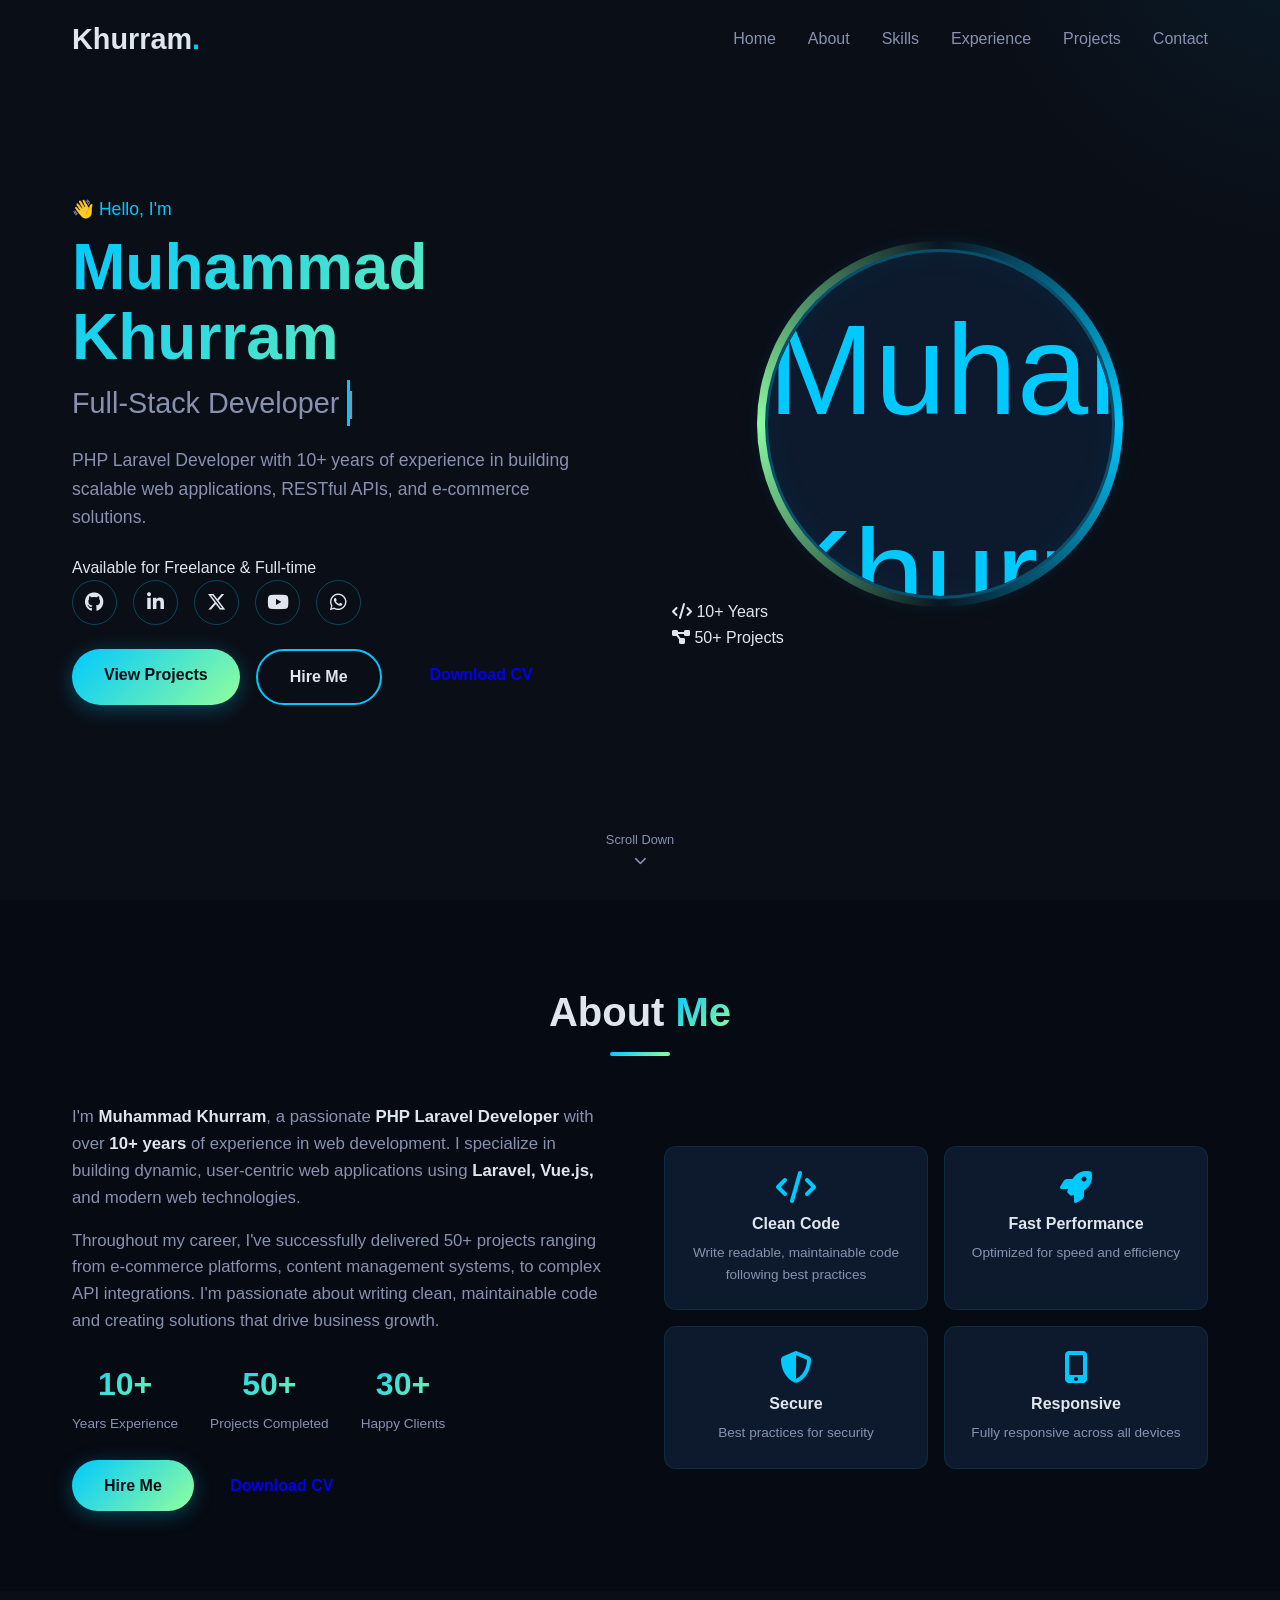
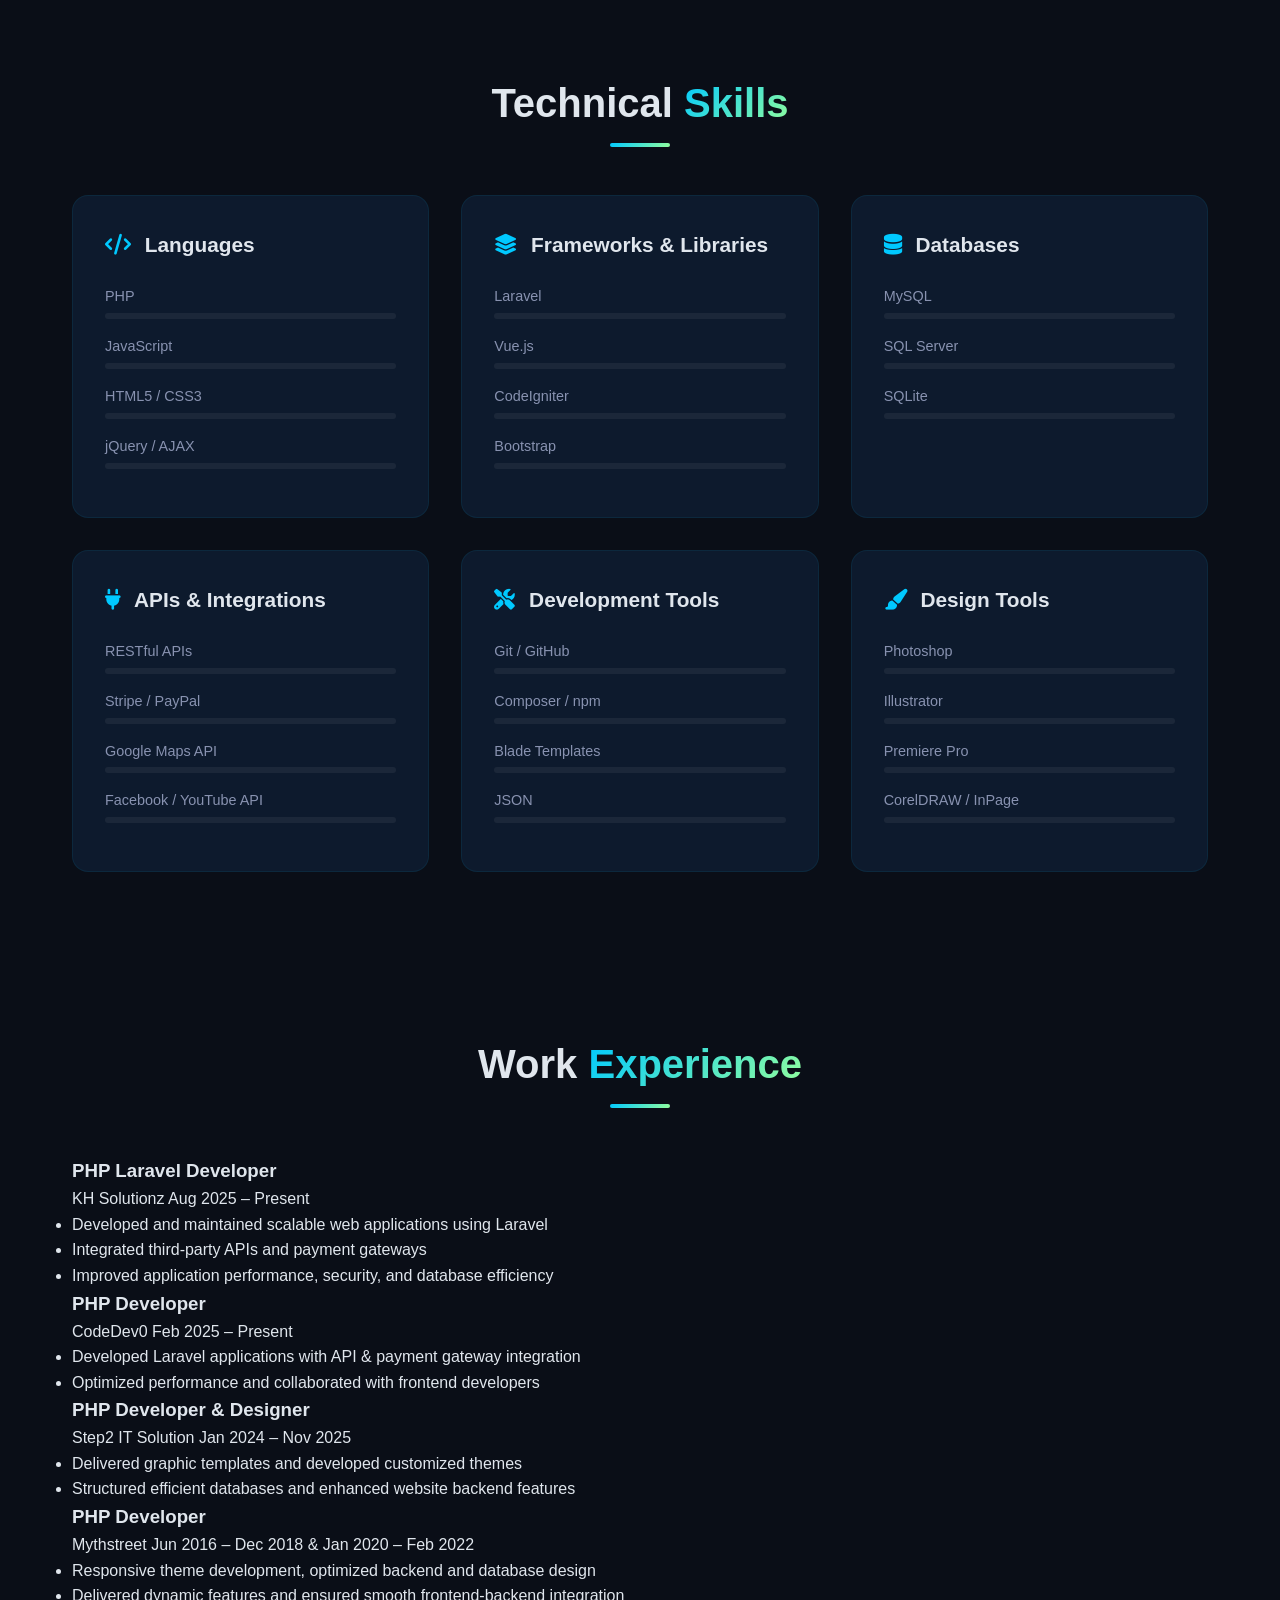
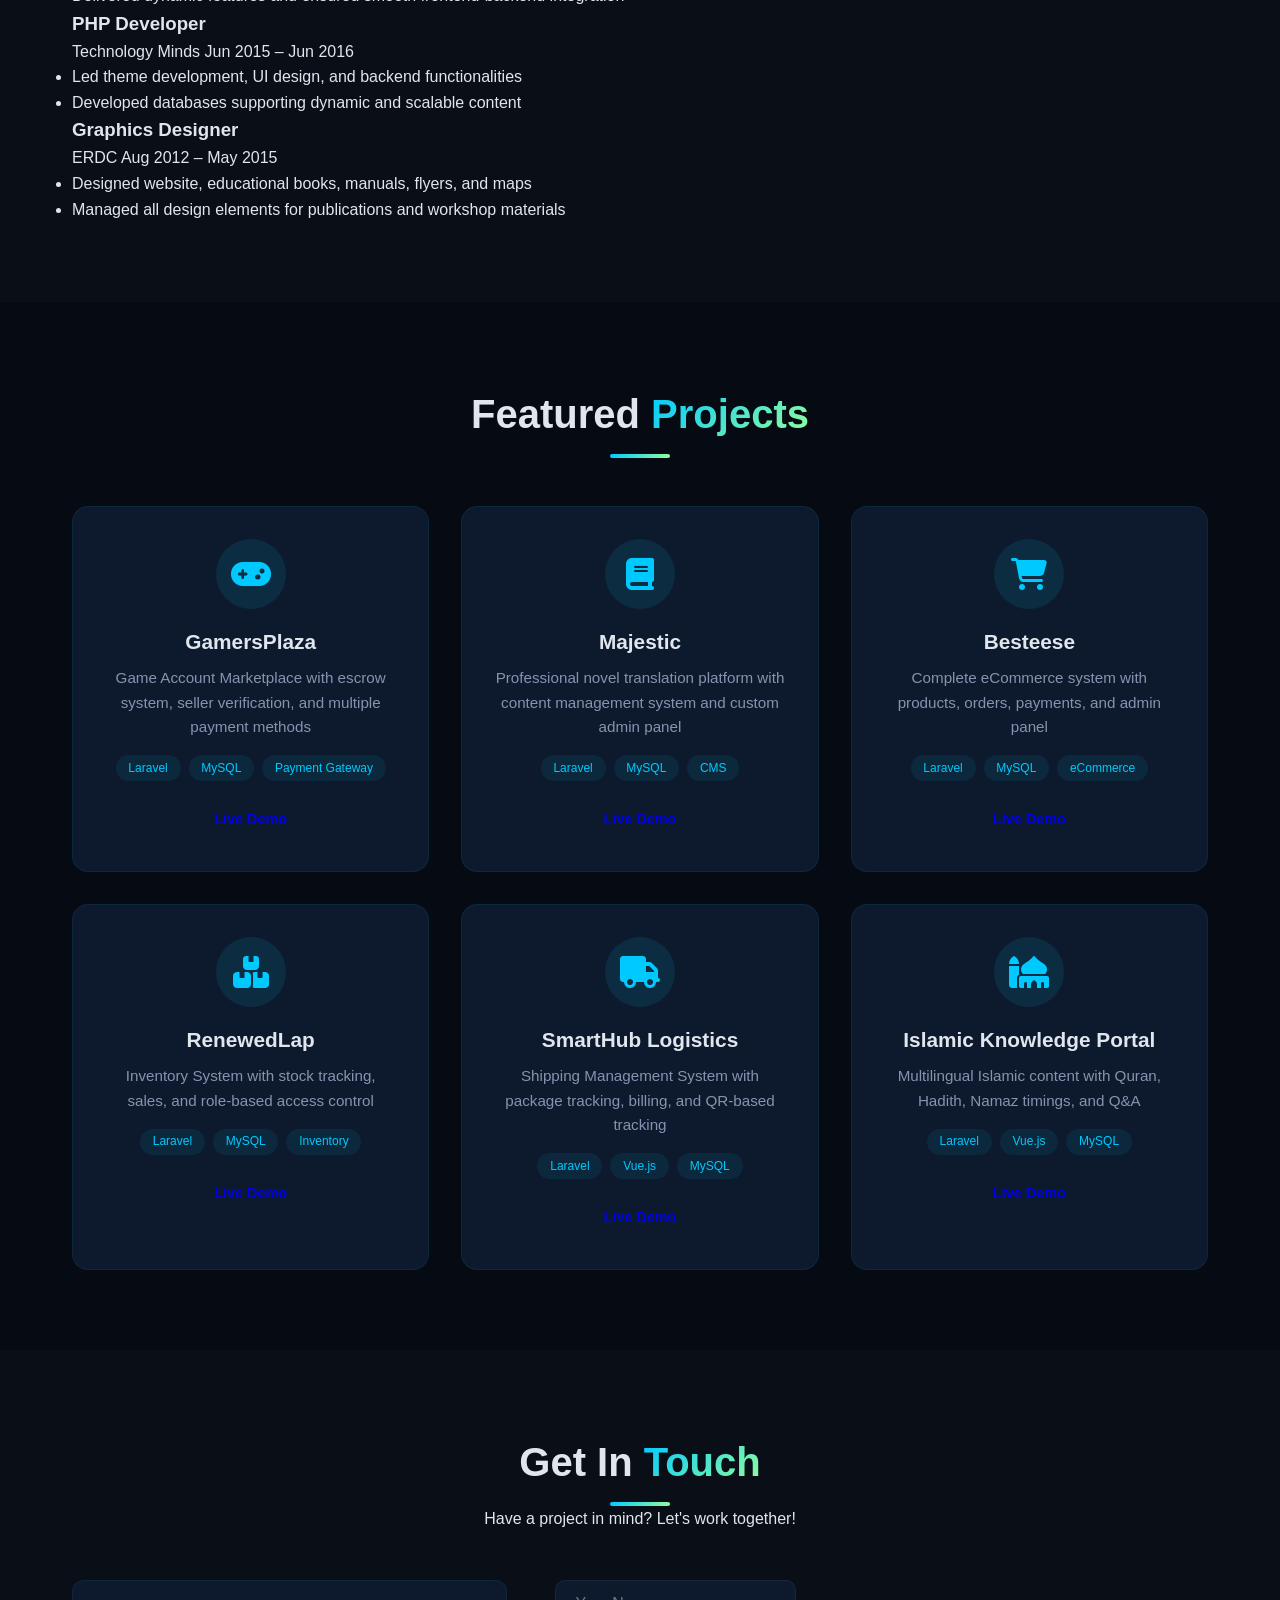
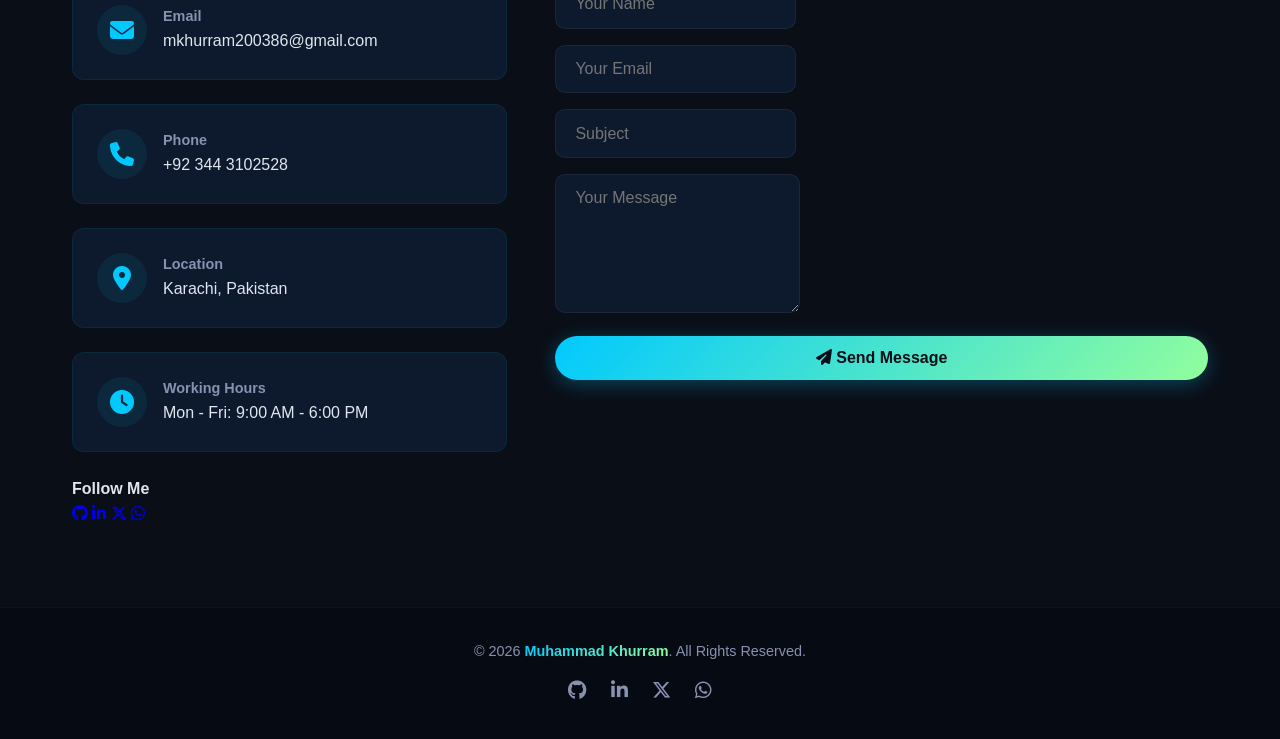
==== commit 84c78563: "Update index.html" ====
--- a/index.html
+++ b/index.html
@@ -3,9 +3,26 @@
 <head>
     <meta charset="UTF-8" />
     <meta name="viewport" content="width=device-width, initial-scale=1.0" />
-    <title>Khurram | Full-Stack Developer</title>
+    <title>Muhammad Khurram | PHP Laravel Developer</title>
+    <meta name="description" content="Muhammad Khurram - Professional PHP Laravel Developer with 10+ years experience in web development, Laravel, Vue.js, and API integration." />
     <link rel="stylesheet" href="style.css" />
     <link rel="stylesheet" href="https://cdnjs.cloudflare.com/ajax/libs/font-awesome/6.5.0/css/all.min.css" />
+    <!-- Schema Markup for SEO -->
+    <script type="application/ld+json">
+    {
+        "@context": "https://schema.org",
+        "@type": "Person",
+        "name": "Muhammad Khurram",
+        "jobTitle": "PHP Laravel Developer",
+        "email": "mkhurram200386@gmail.com",
+        "telephone": "+92-344-310-2528",
+        "address": {
+            "@type": "PostalAddress",
+            "addressLocality": "Karachi",
+            "addressCountry": "Pakistan"
+        }
+    }
+    </script>
 </head>
 <body>
 
@@ -24,6 +41,7 @@
                 <li><a href="#home">Home</a></li>
                 <li><a href="#about">About</a></li>
                 <li><a href="#skills">Skills</a></li>
+                <li><a href="#experience">Experience</a></li>
                 <li><a href="#projects">Projects</a></li>
                 <li><a href="#contact">Contact</a></li>
             </ul>
@@ -40,30 +58,47 @@
         <div class="home-container">
             <div class="home-content">
                 <span class="greeting">👋 Hello, I'm</span>
-                <h1 class="name">Khurram</h1>
+                <h1 class="name">Muhammad Khurram</h1>
                 <h2 class="typing-text">
                     <span id="typed-text"></span>
                     <span class="cursor">|</span>
                 </h2>
                 <p class="bio">
-                    Full-Stack Developer | AI Enthusiast | Open Source Contributor
+                    PHP Laravel Developer with 10+ years of experience in building scalable web applications, 
+                    RESTful APIs, and e-commerce solutions.
                 </p>
+                <div class="availability">
+                    <span class="status-dot"></span>
+                    Available for Freelance & Full-time
+                </div>
                 <div class="social-icons">
                     <a href="https://github.com/khurrambyte" target="_blank"><i class="fab fa-github"></i></a>
                     <a href="https://linkedin.com/in/khurrambyte" target="_blank"><i class="fab fa-linkedin-in"></i></a>
-                    <a href="https://twitter.com/khurrambyte" target="_blank"><i class="fab fa-twitter"></i></a>
+                    <a href="https://x.com/khurrambyte" target="_blank"><i class="fab fa-x-twitter"></i></a>
                     <a href="https://youtube.com/@khurrambyte" target="_blank"><i class="fab fa-youtube"></i></a>
+                    <a href="https://wa.me/923443102528" target="_blank"><i class="fab fa-whatsapp"></i></a>
                 </div>
                 <div class="home-buttons">
                     <a href="#projects" class="btn primary">View Projects</a>
-                    <a href="#contact" class="btn secondary">Contact Me</a>
+                    <a href="#contact" class="btn secondary">Hire Me</a>
+                    <a href="#" class="btn outline">Download CV</a>
                 </div>
             </div>
             <div class="home-image">
                 <div class="image-wrapper">
                     <div class="glow"></div>
                     <div class="profile-placeholder">
-                        <img src="assets/profile.png" alt="Khurram" class="profile-image" />
+                        <img src="assets/profile.jpg" alt="Muhammad Khurram - PHP Laravel Developer" class="profile-image" />
+                    </div>
+                </div>
+                <div class="floating-badges">
+                    <div class="badge">
+                        <i class="fas fa-code"></i>
+                        <span>10+ Years</span>
+                    </div>
+                    <div class="badge">
+                        <i class="fas fa-project-diagram"></i>
+                        <span>50+ Projects</span>
                     </div>
                 </div>
             </div>
@@ -84,35 +119,40 @@
             <div class="about-content">
                 <div class="about-text">
                     <p>
-                        I'm a passionate <strong>Full-Stack Developer</strong> with a deep interest in 
-                        <strong>Artificial Intelligence</strong> and <strong>Machine Learning</strong>. 
-                        I love building scalable web applications and contributing to open-source projects.
+                        I'm <strong>Muhammad Khurram</strong>, a passionate <strong>PHP Laravel Developer</strong> 
+                        with over <strong>10+ years</strong> of experience in web development. I specialize in 
+                        building dynamic, user-centric web applications using <strong>Laravel, Vue.js,</strong> 
+                        and modern web technologies.
                     </p>
                     <p>
-                        With a strong foundation in JavaScript, Python, and cloud technologies, 
-                        I strive to create solutions that make a difference.
+                        Throughout my career, I've successfully delivered 50+ projects ranging from e-commerce 
+                        platforms, content management systems, to complex API integrations. I'm passionate about 
+                        writing clean, maintainable code and creating solutions that drive business growth.
                     </p>
                     <div class="about-stats">
                         <div class="stat">
-                            <span class="stat-number">2+</span>
+                            <span class="stat-number">10+</span>
                             <span class="stat-label">Years Experience</span>
                         </div>
                         <div class="stat">
-                            <span class="stat-number">20+</span>
+                            <span class="stat-number">50+</span>
                             <span class="stat-label">Projects Completed</span>
                         </div>
                         <div class="stat">
-                            <span class="stat-number">10+</span>
-                            <span class="stat-label">Open Source Contributions</span>
-                        </div>
-                    </div>
-                    <a href="#" class="btn primary">Download CV</a>
+                            <span class="stat-number">30+</span>
+                            <span class="stat-label">Happy Clients</span>
+                        </div>
+                    </div>
+                    <div class="about-buttons">
+                        <a href="#contact" class="btn primary">Hire Me</a>
+                        <a href="#" class="btn outline">Download CV</a>
+                    </div>
                 </div>
                 <div class="about-image">
                     <div class="about-card">
                         <i class="fas fa-code"></i>
                         <h3>Clean Code</h3>
-                        <p>Write readable, maintainable code</p>
+                        <p>Write readable, maintainable code following best practices</p>
                     </div>
                     <div class="about-card">
                         <i class="fas fa-rocket"></i>
@@ -124,6 +164,11 @@
                         <h3>Secure</h3>
                         <p>Best practices for security</p>
                     </div>
+                    <div class="about-card">
+                        <i class="fas fa-mobile-alt"></i>
+                        <h3>Responsive</h3>
+                        <p>Fully responsive across all devices</p>
+                    </div>
                 </div>
             </div>
         </div>
@@ -133,65 +178,215 @@
     <section id="skills" class="skills">
         <div class="container">
             <div class="section-header">
-                <h2>My <span>Skills</span></h2>
+                <h2>Technical <span>Skills</span></h2>
                 <div class="underline"></div>
             </div>
             <div class="skills-grid">
                 <div class="skill-category">
-                    <h3><i class="fas fa-code"></i> Frontend</h3>
+                    <h3><i class="fas fa-code"></i> Languages</h3>
+                    <div class="skill-item">
+                        <span>PHP</span>
+                        <div class="skill-bar"><div class="skill-progress" style="width: 95%;"></div></div>
+                    </div>
+                    <div class="skill-item">
+                        <span>JavaScript</span>
+                        <div class="skill-bar"><div class="skill-progress" style="width: 90%;"></div></div>
+                    </div>
                     <div class="skill-item">
                         <span>HTML5 / CSS3</span>
                         <div class="skill-bar"><div class="skill-progress" style="width: 95%;"></div></div>
                     </div>
                     <div class="skill-item">
-                        <span>JavaScript (ES6+)</span>
-                        <div class="skill-bar"><div class="skill-progress" style="width: 90%;"></div></div>
-                    </div>
-                    <div class="skill-item">
-                        <span>React.js / Next.js</span>
+                        <span>jQuery / AJAX</span>
+                        <div class="skill-bar"><div class="skill-progress" style="width: 90%;"></div></div>
+                    </div>
+                </div>
+                <div class="skill-category">
+                    <h3><i class="fas fa-layer-group"></i> Frameworks & Libraries</h3>
+                    <div class="skill-item">
+                        <span>Laravel</span>
+                        <div class="skill-bar"><div class="skill-progress" style="width: 95%;"></div></div>
+                    </div>
+                    <div class="skill-item">
+                        <span>Vue.js</span>
                         <div class="skill-bar"><div class="skill-progress" style="width: 85%;"></div></div>
                     </div>
                     <div class="skill-item">
-                        <span>Tailwind CSS</span>
-                        <div class="skill-bar"><div class="skill-progress" style="width: 88%;"></div></div>
+                        <span>CodeIgniter</span>
+                        <div class="skill-bar"><div class="skill-progress" style="width: 85%;"></div></div>
+                    </div>
+                    <div class="skill-item">
+                        <span>Bootstrap</span>
+                        <div class="skill-bar"><div class="skill-progress" style="width: 90%;"></div></div>
                     </div>
                 </div>
                 <div class="skill-category">
-                    <h3><i class="fas fa-server"></i> Backend</h3>
-                    <div class="skill-item">
-                        <span>Node.js / Express</span>
+                    <h3><i class="fas fa-database"></i> Databases</h3>
+                    <div class="skill-item">
+                        <span>MySQL</span>
+                        <div class="skill-bar"><div class="skill-progress" style="width: 95%;"></div></div>
+                    </div>
+                    <div class="skill-item">
+                        <span>SQL Server</span>
+                        <div class="skill-bar"><div class="skill-progress" style="width: 80%;"></div></div>
+                    </div>
+                    <div class="skill-item">
+                        <span>SQLite</span>
+                        <div class="skill-bar"><div class="skill-progress" style="width: 75%;"></div></div>
+                    </div>
+                </div>
+                <div class="skill-category">
+                    <h3><i class="fas fa-plug"></i> APIs & Integrations</h3>
+                    <div class="skill-item">
+                        <span>RESTful APIs</span>
+                        <div class="skill-bar"><div class="skill-progress" style="width: 95%;"></div></div>
+                    </div>
+                    <div class="skill-item">
+                        <span>Stripe / PayPal</span>
+                        <div class="skill-bar"><div class="skill-progress" style="width: 90%;"></div></div>
+                    </div>
+                    <div class="skill-item">
+                        <span>Google Maps API</span>
                         <div class="skill-bar"><div class="skill-progress" style="width: 85%;"></div></div>
                     </div>
                     <div class="skill-item">
-                        <span>Python / FastAPI</span>
+                        <span>Facebook / YouTube API</span>
                         <div class="skill-bar"><div class="skill-progress" style="width: 80%;"></div></div>
                     </div>
-                    <div class="skill-item">
-                        <span>MongoDB / PostgreSQL</span>
-                        <div class="skill-bar"><div class="skill-progress" style="width: 82%;"></div></div>
-                    </div>
-                    <div class="skill-item">
-                        <span>REST APIs / GraphQL</span>
-                        <div class="skill-bar"><div class="skill-progress" style="width: 78%;"></div></div>
-                    </div>
                 </div>
                 <div class="skill-category">
-                    <h3><i class="fas fa-cloud"></i> Tools & Cloud</h3>
-                    <div class="skill-item">
-                        <span>Docker / Kubernetes</span>
+                    <h3><i class="fas fa-tools"></i> Development Tools</h3>
+                    <div class="skill-item">
+                        <span>Git / GitHub</span>
+                        <div class="skill-bar"><div class="skill-progress" style="width: 90%;"></div></div>
+                    </div>
+                    <div class="skill-item">
+                        <span>Composer / npm</span>
+                        <div class="skill-bar"><div class="skill-progress" style="width: 85%;"></div></div>
+                    </div>
+                    <div class="skill-item">
+                        <span>Blade Templates</span>
+                        <div class="skill-bar"><div class="skill-progress" style="width: 90%;"></div></div>
+                    </div>
+                    <div class="skill-item">
+                        <span>JSON</span>
+                        <div class="skill-bar"><div class="skill-progress" style="width: 90%;"></div></div>
+                    </div>
+                </div>
+                <div class="skill-category">
+                    <h3><i class="fas fa-paint-brush"></i> Design Tools</h3>
+                    <div class="skill-item">
+                        <span>Photoshop</span>
+                        <div class="skill-bar"><div class="skill-progress" style="width: 85%;"></div></div>
+                    </div>
+                    <div class="skill-item">
+                        <span>Illustrator</span>
+                        <div class="skill-bar"><div class="skill-progress" style="width: 80%;"></div></div>
+                    </div>
+                    <div class="skill-item">
+                        <span>Premiere Pro</span>
                         <div class="skill-bar"><div class="skill-progress" style="width: 75%;"></div></div>
                     </div>
                     <div class="skill-item">
-                        <span>AWS / Firebase</span>
+                        <span>CorelDRAW / InPage</span>
                         <div class="skill-bar"><div class="skill-progress" style="width: 80%;"></div></div>
                     </div>
-                    <div class="skill-item">
-                        <span>Git / GitHub Actions</span>
-                        <div class="skill-bar"><div class="skill-progress" style="width: 90%;"></div></div>
-                    </div>
-                    <div class="skill-item">
-                        <span>Linux / Bash</span>
-                        <div class="skill-bar"><div class="skill-progress" style="width: 75%;"></div></div>
+                </div>
+            </div>
+        </div>
+    </section>
+
+    <!-- ====== EXPERIENCE SECTION ====== -->
+    <section id="experience" class="experience">
+        <div class="container">
+            <div class="section-header">
+                <h2>Work <span>Experience</span></h2>
+                <div class="underline"></div>
+            </div>
+            <div class="experience-timeline">
+                <div class="timeline-item">
+                    <div class="timeline-dot"></div>
+                    <div class="timeline-content">
+                        <div class="timeline-header">
+                            <h3>PHP Laravel Developer</h3>
+                            <span class="company">KH Solutionz</span>
+                            <span class="date">Aug 2025 – Present</span>
+                        </div>
+                        <ul>
+                            <li>Developed and maintained scalable web applications using Laravel</li>
+                            <li>Integrated third-party APIs and payment gateways</li>
+                            <li>Improved application performance, security, and database efficiency</li>
+                        </ul>
+                    </div>
+                </div>
+                <div class="timeline-item">
+                    <div class="timeline-dot"></div>
+                    <div class="timeline-content">
+                        <div class="timeline-header">
+                            <h3>PHP Developer</h3>
+                            <span class="company">CodeDev0</span>
+                            <span class="date">Feb 2025 – Present</span>
+                        </div>
+                        <ul>
+                            <li>Developed Laravel applications with API & payment gateway integration</li>
+                            <li>Optimized performance and collaborated with frontend developers</li>
+                        </ul>
+                    </div>
+                </div>
+                <div class="timeline-item">
+                    <div class="timeline-dot"></div>
+                    <div class="timeline-content">
+                        <div class="timeline-header">
+                            <h3>PHP Developer & Designer</h3>
+                            <span class="company">Step2 IT Solution</span>
+                            <span class="date">Jan 2024 – Nov 2025</span>
+                        </div>
+                        <ul>
+                            <li>Delivered graphic templates and developed customized themes</li>
+                            <li>Structured efficient databases and enhanced website backend features</li>
+                        </ul>
+                    </div>
+                </div>
+                <div class="timeline-item">
+                    <div class="timeline-dot"></div>
+                    <div class="timeline-content">
+                        <div class="timeline-header">
+                            <h3>PHP Developer</h3>
+                            <span class="company">Mythstreet</span>
+                            <span class="date">Jun 2016 – Dec 2018 & Jan 2020 – Feb 2022</span>
+                        </div>
+                        <ul>
+                            <li>Responsive theme development, optimized backend and database design</li>
+                            <li>Delivered dynamic features and ensured smooth frontend-backend integration</li>
+                        </ul>
+                    </div>
+                </div>
+                <div class="timeline-item">
+                    <div class="timeline-dot"></div>
+                    <div class="timeline-content">
+                        <div class="timeline-header">
+                            <h3>PHP Developer</h3>
+                            <span class="company">Technology Minds</span>
+                            <span class="date">Jun 2015 – Jun 2016</span>
+                        </div>
+                        <ul>
+                            <li>Led theme development, UI design, and backend functionalities</li>
+                            <li>Developed databases supporting dynamic and scalable content</li>
+                        </ul>
+                    </div>
+                </div>
+                <div class="timeline-item">
+                    <div class="timeline-dot"></div>
+                    <div class="timeline-content">
+                        <div class="timeline-header">
+                            <h3>Graphics Designer</h3>
+                            <span class="company">ERDC</span>
+                            <span class="date">Aug 2012 – May 2015</span>
+                        </div>
+                        <ul>
+                            <li>Designed website, educational books, manuals, flyers, and maps</li>
+                            <li>Managed all design elements for publications and workshop materials</li>
+                        </ul>
                     </div>
                 </div>
             </div>
@@ -207,37 +402,70 @@
             </div>
             <div class="projects-grid">
                 <div class="project-card">
-                    <div class="project-icon"><i class="fas fa-brain"></i></div>
-                    <h3>AI Chatbot</h3>
-                    <p>Intelligent conversational AI using NLP and deep learning</p>
+                    <div class="project-icon"><i class="fas fa-gamepad"></i></div>
+                    <h3>GamersPlaza</h3>
+                    <p>Game Account Marketplace with escrow system, seller verification, and multiple payment methods</p>
                     <div class="project-tags">
-                        <span>Python</span>
-                        <span>TensorFlow</span>
-                        <span>React</span>
-                    </div>
-                    <a href="#" class="btn small">View Project</a>
+                        <span>Laravel</span>
+                        <span>MySQL</span>
+                        <span>Payment Gateway</span>
+                    </div>
+                    <a href="https://gamersplaza.net" target="_blank" class="btn small">Live Demo</a>
+                </div>
+                <div class="project-card">
+                    <div class="project-icon"><i class="fas fa-book"></i></div>
+                    <h3>Majestic</h3>
+                    <p>Professional novel translation platform with content management system and custom admin panel</p>
+                    <div class="project-tags">
+                        <span>Laravel</span>
+                        <span>MySQL</span>
+                        <span>CMS</span>
+                    </div>
+                    <a href="https://majestictranslations.com/" target="_blank" class="btn small">Live Demo</a>
                 </div>
                 <div class="project-card">
                     <div class="project-icon"><i class="fas fa-shopping-cart"></i></div>
-                    <h3>E-Commerce Platform</h3>
-                    <p>Full-stack e-commerce with payment integration and admin panel</p>
+                    <h3>Besteese</h3>
+                    <p>Complete eCommerce system with products, orders, payments, and admin panel</p>
                     <div class="project-tags">
-                        <span>Node.js</span>
-                        <span>React</span>
-                        <span>MongoDB</span>
-                    </div>
-                    <a href="#" class="btn small">View Project</a>
+                        <span>Laravel</span>
+                        <span>MySQL</span>
+                        <span>eCommerce</span>
+                    </div>
+                    <a href="https://besteese.com" target="_blank" class="btn small">Live Demo</a>
                 </div>
                 <div class="project-card">
-                    <div class="project-icon"><i class="fas fa-chart-line"></i></div>
-                    <h3>Analytics Dashboard</h3>
-                    <p>Real-time data visualization dashboard with interactive charts</p>
+                    <div class="project-icon"><i class="fas fa-boxes"></i></div>
+                    <h3>RenewedLap</h3>
+                    <p>Inventory System with stock tracking, sales, and role-based access control</p>
                     <div class="project-tags">
-                        <span>D3.js</span>
-                        <span>Express</span>
-                        <span>PostgreSQL</span>
-                    </div>
-                    <a href="#" class="btn small">View Project</a>
+                        <span>Laravel</span>
+                        <span>MySQL</span>
+                        <span>Inventory</span>
+                    </div>
+                    <a href="https://renewedlap.com" target="_blank" class="btn small">Live Demo</a>
+                </div>
+                <div class="project-card">
+                    <div class="project-icon"><i class="fas fa-truck"></i></div>
+                    <h3>SmartHub Logistics</h3>
+                    <p>Shipping Management System with package tracking, billing, and QR-based tracking</p>
+                    <div class="project-tags">
+                        <span>Laravel</span>
+                        <span>Vue.js</span>
+                        <span>MySQL</span>
+                    </div>
+                    <a href="https://sham.express" target="_blank" class="btn small">Live Demo</a>
+                </div>
+                <div class="project-card">
+                    <div class="project-icon"><i class="fas fa-mosque"></i></div>
+                    <h3>Islamic Knowledge Portal</h3>
+                    <p>Multilingual Islamic content with Quran, Hadith, Namaz timings, and Q&A</p>
+                    <div class="project-tags">
+                        <span>Laravel</span>
+                        <span>Vue.js</span>
+                        <span>MySQL</span>
+                    </div>
+                    <a href="https://livenasheeds.com" target="_blank" class="btn small">Live Demo</a>
                 </div>
             </div>
         </div>
@@ -249,6 +477,7 @@
             <div class="section-header">
                 <h2>Get In <span>Touch</span></h2>
                 <div class="underline"></div>
+                <p class="section-subtitle">Have a project in mind? Let's work together!</p>
             </div>
             <div class="contact-content">
                 <div class="contact-info">
@@ -260,6 +489,13 @@
                         </div>
                     </div>
                     <div class="contact-item">
+                        <i class="fas fa-phone"></i>
+                        <div>
+                            <h4>Phone</h4>
+                            <p>+92 344 3102528</p>
+                        </div>
+                    </div>
+                    <div class="contact-item">
                         <i class="fas fa-map-marker-alt"></i>
                         <div>
                             <h4>Location</h4>
@@ -267,19 +503,39 @@
                         </div>
                     </div>
                     <div class="contact-item">
-                        <i class="fas fa-phone"></i>
+                        <i class="fas fa-clock"></i>
                         <div>
-                            <h4>Phone</h4>
-                            <p>+92 344 3102528</p>
+                            <h4>Working Hours</h4>
+                            <p>Mon - Fri: 9:00 AM - 6:00 PM</p>
+                        </div>
+                    </div>
+                    <div class="contact-social">
+                        <h4>Follow Me</h4>
+                        <div class="social-links">
+                            <a href="https://github.com/khurrambyte" target="_blank"><i class="fab fa-github"></i></a>
+                            <a href="https://linkedin.com/in/khurrambyte" target="_blank"><i class="fab fa-linkedin-in"></i></a>
+                            <a href="https://x.com/khurrambyte" target="_blank"><i class="fab fa-x-twitter"></i></a>
+                            <a href="https://wa.me/923443102528" target="_blank"><i class="fab fa-whatsapp"></i></a>
                         </div>
                     </div>
                 </div>
                 <form class="contact-form" id="contactForm">
-                    <input type="text" placeholder="Your Name" required />
-                    <input type="email" placeholder="Your Email" required />
-                    <input type="text" placeholder="Subject" />
-                    <textarea rows="5" placeholder="Your Message" required></textarea>
-                    <button type="submit" class="btn primary">Send Message</button>
+                    <div class="form-group">
+                        <input type="text" id="name" placeholder="Your Name" required />
+                    </div>
+                    <div class="form-group">
+                        <input type="email" id="email" placeholder="Your Email" required />
+                    </div>
+                    <div class="form-group">
+                        <input type="text" id="subject" placeholder="Subject" required />
+                    </div>
+                    <div class="form-group">
+                        <textarea id="message" rows="6" placeholder="Your Message" required></textarea>
+                    </div>
+                    <button type="submit" class="btn primary" id="submitBtn">
+                        <i class="fas fa-paper-plane"></i> Send Message
+                    </button>
+                    <div id="formMessage" class="form-message"></div>
                 </form>
             </div>
         </div>
@@ -288,11 +544,12 @@
     <!-- ====== FOOTER ====== -->
     <footer>
         <div class="container">
-            <p>&copy; 2026 <span>Khurram</span>. All Rights Reserved.</p>
+            <p>&copy; 2026 <span>Muhammad Khurram</span>. All Rights Reserved.</p>
             <div class="footer-social">
                 <a href="https://github.com/khurrambyte" target="_blank"><i class="fab fa-github"></i></a>
                 <a href="https://linkedin.com/in/khurrambyte" target="_blank"><i class="fab fa-linkedin-in"></i></a>
                 <a href="https://x.com/khurrambyte" target="_blank"><i class="fab fa-x-twitter"></i></a>
+                <a href="https://wa.me/923443102528" target="_blank"><i class="fab fa-whatsapp"></i></a>
             </div>
         </div>
     </footer>
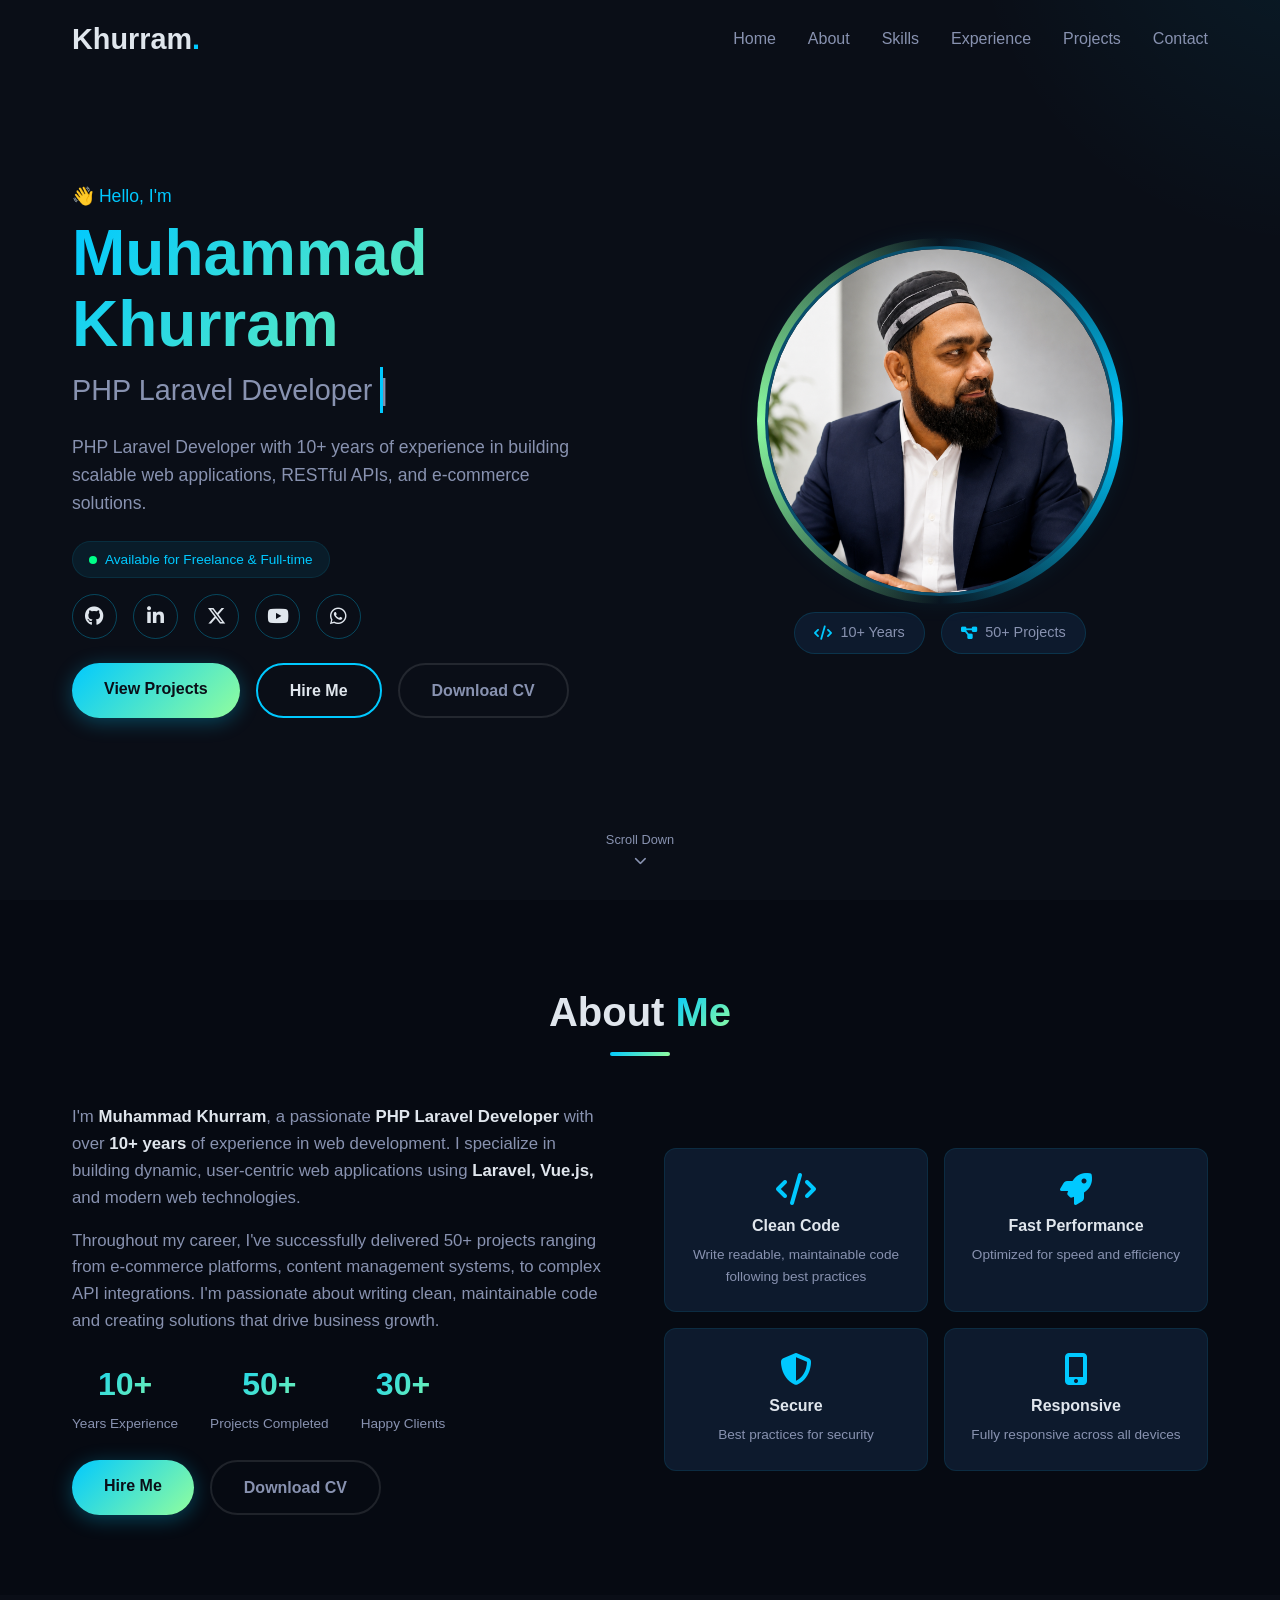
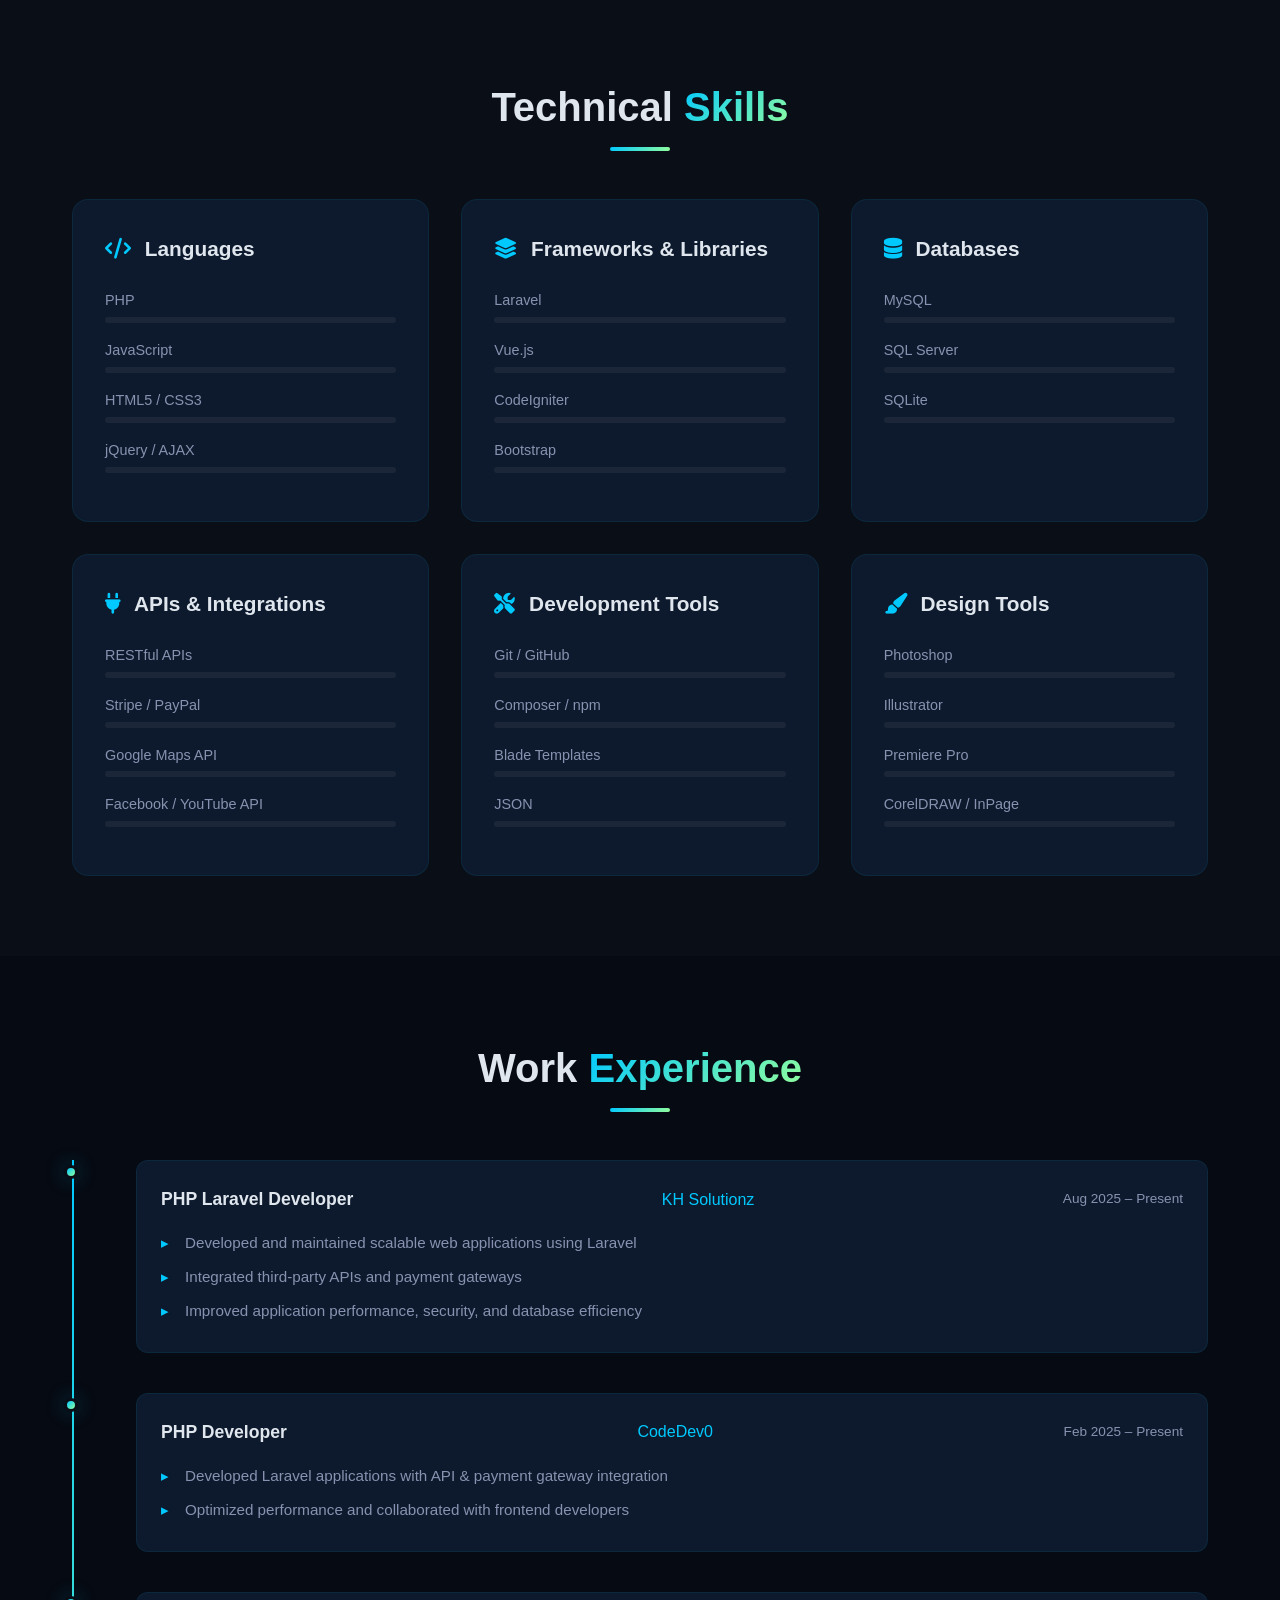
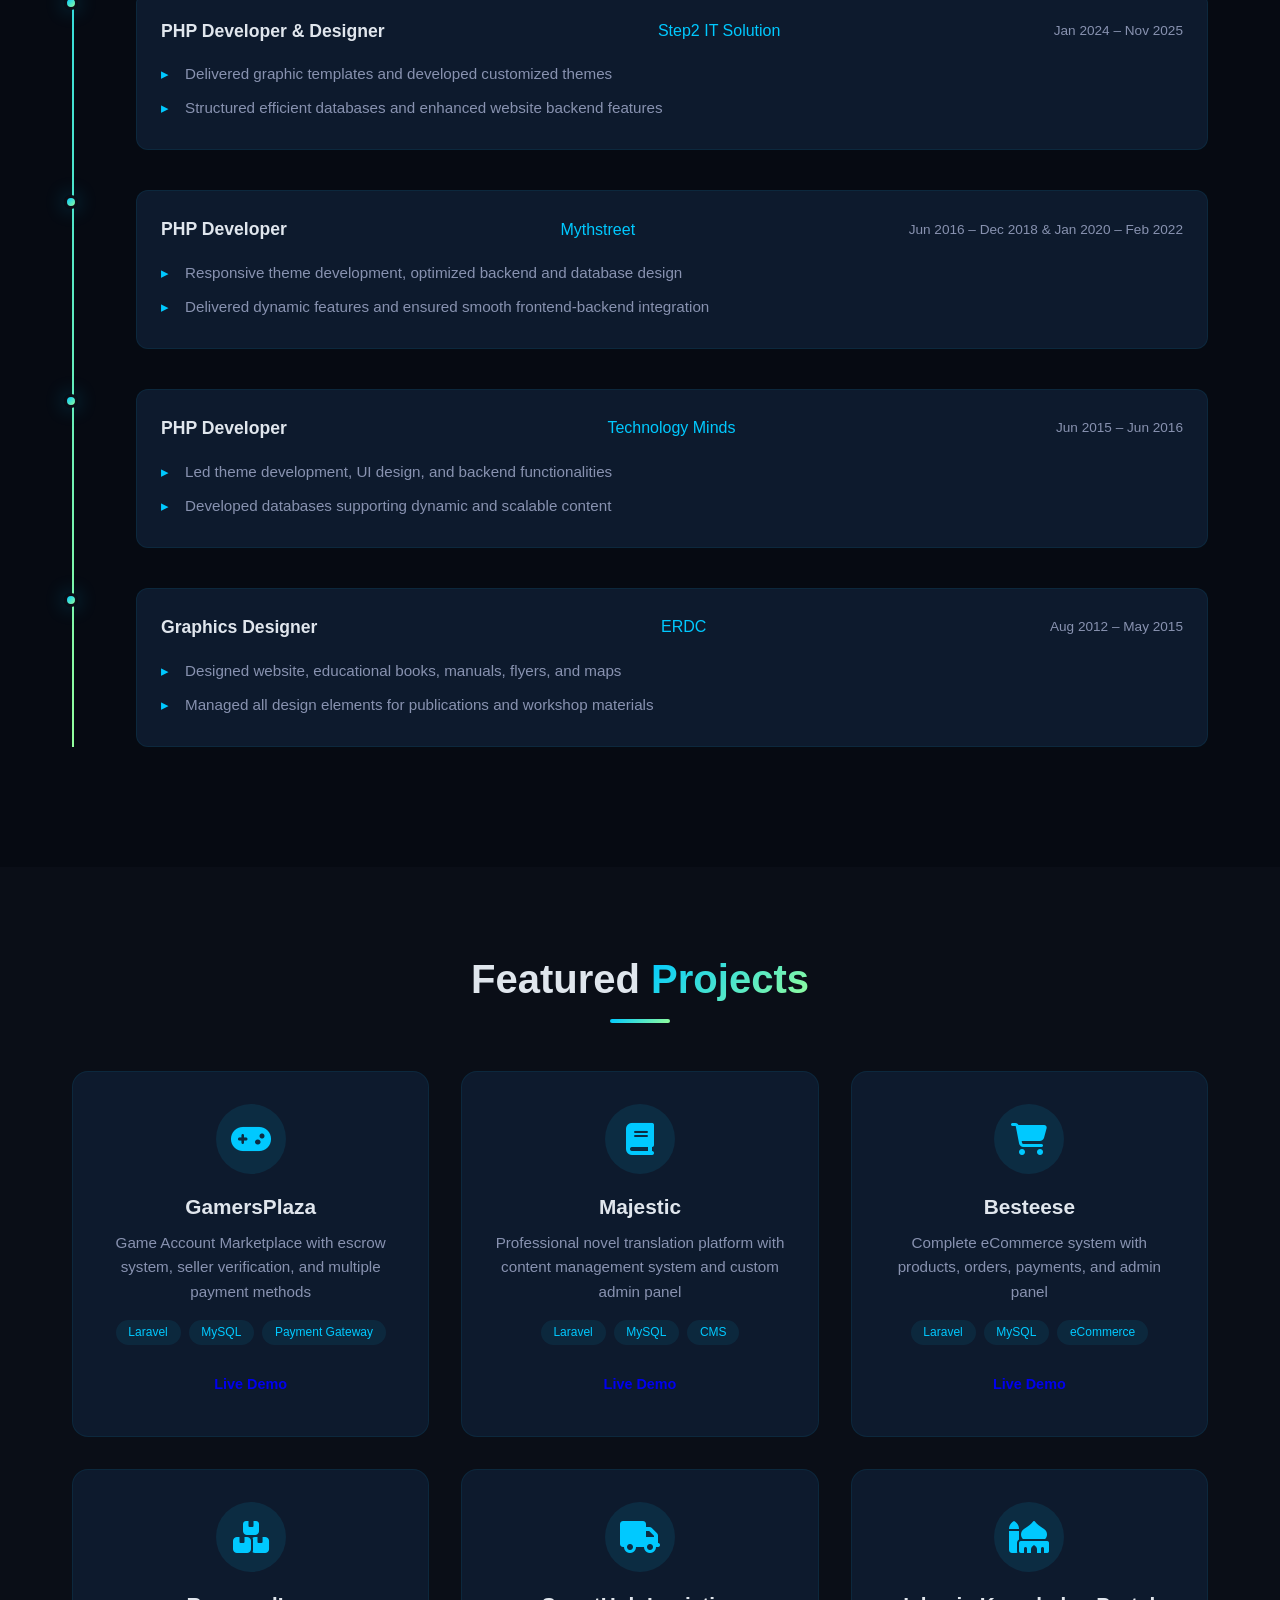
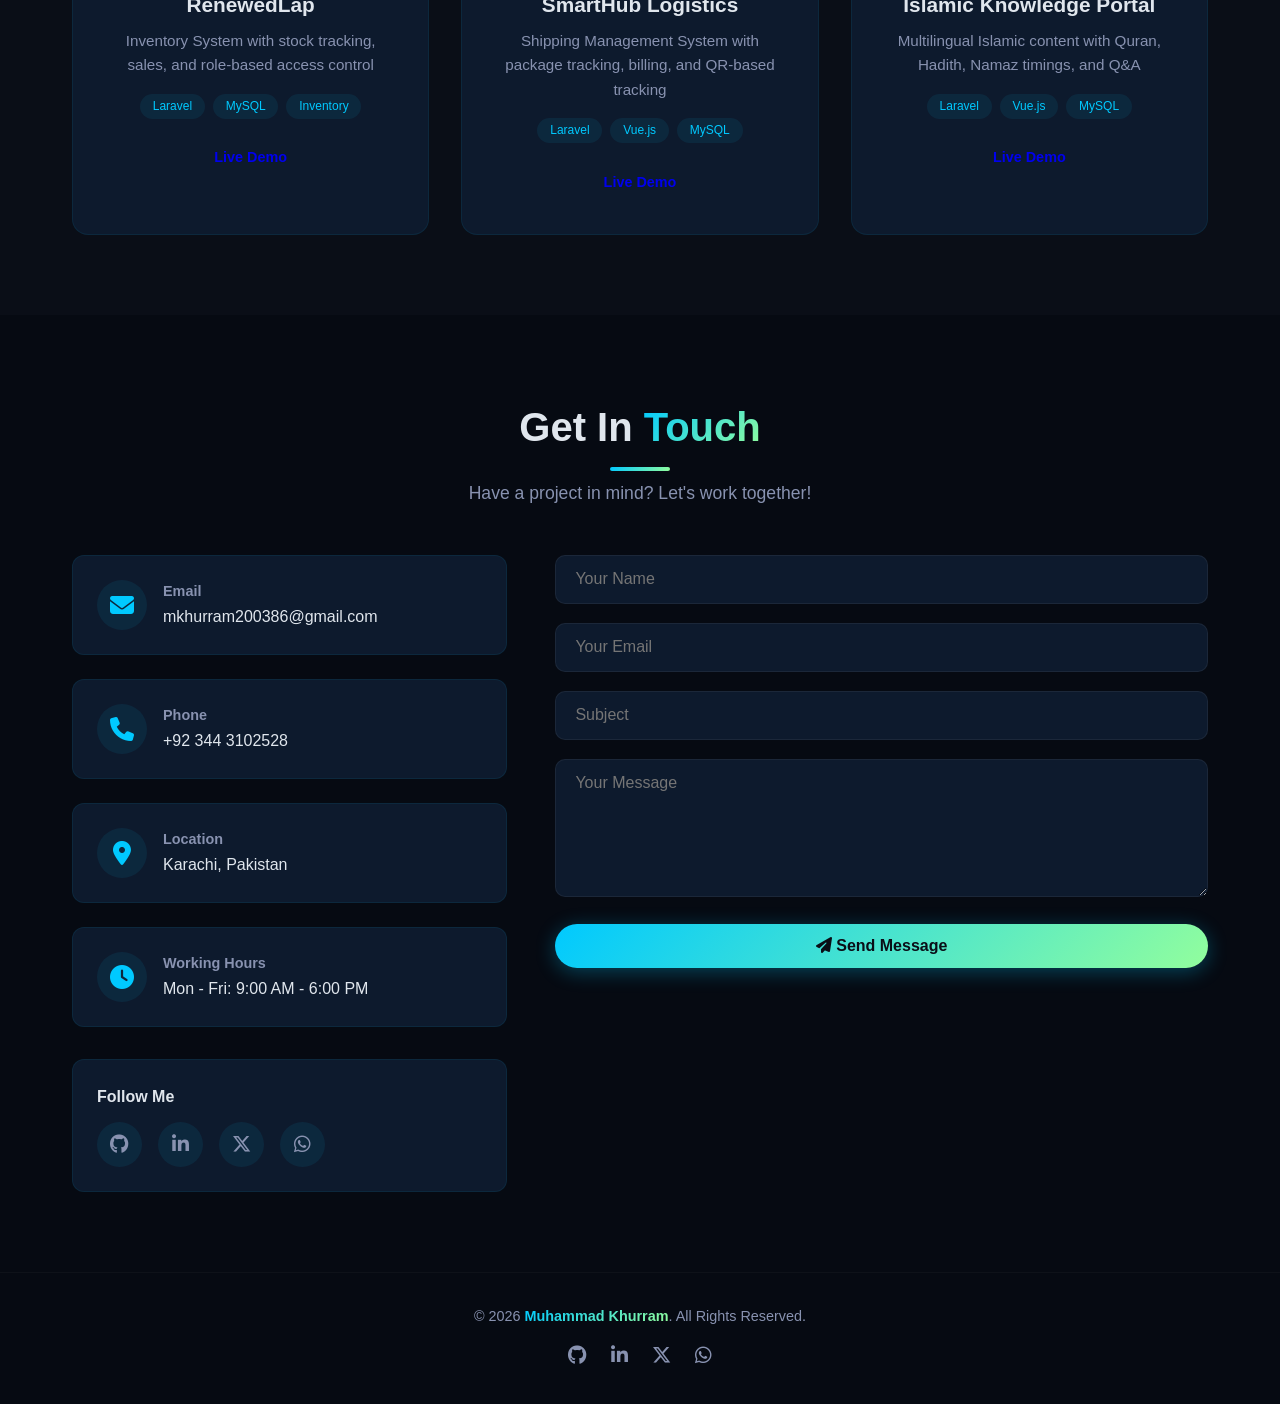
==== commit f80949c6: "Update index.html" ====
--- a/index.html
+++ b/index.html
@@ -88,7 +88,7 @@
                 <div class="image-wrapper">
                     <div class="glow"></div>
                     <div class="profile-placeholder">
-                        <img src="assets/profile.jpg" alt="Muhammad Khurram - PHP Laravel Developer" class="profile-image" />
+                        <img src="./assets/profile.png" alt="Muhammad Khurram - PHP Laravel Developer" class="profile-image" />
                     </div>
                 </div>
                 <div class="floating-badges">
--- a/style.css
+++ b/style.css
@@ -91,6 +91,12 @@
     background: var(--gradient-1);
     margin: 0.5rem auto 0;
     border-radius: 2px;
+}
+
+.section-subtitle {
+    color: var(--text-muted);
+    font-size: 1.1rem;
+    margin-top: 0.5rem;
 }
 
 /* ===== NAVBAR ===== */
@@ -258,6 +264,35 @@
     margin-bottom: 1.5rem;
 }
 
+/* Availability Badge */
+.availability {
+    display: inline-flex;
+    align-items: center;
+    gap: 0.5rem;
+    background: rgba(0, 201, 255, 0.08);
+    padding: 0.4rem 1rem;
+    border-radius: 50px;
+    font-size: 0.85rem;
+    color: var(--primary);
+    margin-bottom: 1rem;
+    border: 1px solid rgba(0, 201, 255, 0.1);
+}
+
+.status-dot {
+    width: 8px;
+    height: 8px;
+    border-radius: 50%;
+    background: #00ff88;
+    animation: blink-dot 1.5s ease-in-out infinite;
+    display: inline-block;
+}
+
+@keyframes blink-dot {
+    0%, 100% { opacity: 1; }
+    50% { opacity: 0.3; }
+}
+
+/* Social Icons */
 .social-icons {
     display: flex;
     gap: 1rem;
@@ -286,9 +321,11 @@
     box-shadow: 0 8px 25px rgba(0, 201, 255, 0.3);
 }
 
+/* Buttons */
 .home-buttons {
     display: flex;
     gap: 1rem;
+    flex-wrap: wrap;
 }
 
 .btn {
@@ -326,9 +363,26 @@
     transform: translateY(-3px);
 }
 
+.btn.outline {
+    border: 2px solid rgba(255, 255, 255, 0.1);
+    color: var(--text-muted);
+    background: transparent;
+}
+
+.btn.outline:hover {
+    border-color: var(--primary);
+    color: var(--text);
+    transform: translateY(-3px);
+}
+
 .btn.small {
     padding: 0.5rem 1.5rem;
     font-size: 0.9rem;
+}
+
+.btn.primary:disabled {
+    opacity: 0.7;
+    cursor: not-allowed;
 }
 
 /* Home Image */
@@ -348,6 +402,7 @@
     border-radius: 50%;
     background: radial-gradient(circle at center, rgba(0, 201, 255, 0.15), transparent 70%);
     animation: pulse 3s ease-in-out infinite;
+    z-index: 0;
 }
 
 @keyframes pulse {
@@ -355,507 +410,6 @@
     50% { transform: scale(1.1); opacity: 1; }
 }
 
-.profile-placeholder {
-    width: 100%;
-    height: 100%;
-    border-radius: 50%;
-    background: var(--card-bg);
-    display: flex;
-    align-items: center;
-    justify-content: center;
-    font-size: 8rem;
-    color: var(--primary);
-    border: 3px solid rgba(0, 201, 255, 0.2);
-    position: relative;
-    z-index: 1;
-}
-
-.scroll-indicator {
-    position: absolute;
-    bottom: 2rem;
-    left: 50%;
-    transform: translateX(-50%);
-    display: flex;
-    flex-direction: column;
-    align-items: center;
-    color: var(--text-muted);
-    font-size: 0.8rem;
-    animation: bounce 2s ease-in-out infinite;
-}
-
-@keyframes bounce {
-    0%, 100% { transform: translateX(-50%) translateY(0); }
-    50% { transform: translateX(-50%) translateY(10px); }
-}
-
-.scroll-indicator i {
-    margin-top: 0.3rem;
-}
-
-/* ===== ABOUT ===== */
-.about {
-    background: var(--darker);
-}
-
-.about-content {
-    display: grid;
-    grid-template-columns: 1fr 1fr;
-    gap: 3rem;
-    align-items: center;
-}
-
-.about-text p {
-    color: var(--text-muted);
-    margin-bottom: 1rem;
-    font-size: 1.05rem;
-}
-
-.about-text strong {
-    color: var(--text);
-}
-
-.about-stats {
-    display: flex;
-    gap: 2rem;
-    margin: 1.5rem 0;
-}
-
-.stat {
-    text-align: center;
-}
-
-.stat-number {
-    display: block;
-    font-size: 2rem;
-    font-weight: 700;
-    background: var(--gradient-1);
-    -webkit-background-clip: text;
-    -webkit-text-fill-color: transparent;
-}
-
-.stat-label {
-    font-size: 0.85rem;
-    color: var(--text-muted);
-}
-
-.about-image {
-    display: grid;
-    grid-template-columns: 1fr 1fr;
-    gap: 1rem;
-}
-
-.about-card {
-    background: var(--card-bg);
-    padding: 1.5rem;
-    border-radius: 12px;
-    text-align: center;
-    border: 1px solid rgba(0, 201, 255, 0.1);
-    transition: all 0.3s;
-}
-
-.about-card:hover {
-    transform: translateY(-5px);
-    border-color: var(--primary);
-    box-shadow: 0 8px 30px rgba(0, 201, 255, 0.1);
-}
-
-.about-card i {
-    font-size: 2rem;
-    color: var(--primary);
-    margin-bottom: 0.5rem;
-}
-
-.about-card h3 {
-    font-size: 1rem;
-    margin-bottom: 0.3rem;
-}
-
-.about-card p {
-    font-size: 0.85rem;
-    color: var(--text-muted);
-}
-
-/* ===== SKILLS ===== */
-.skills-grid {
-    display: grid;
-    grid-template-columns: repeat(auto-fit, minmax(300px, 1fr));
-    gap: 2rem;
-}
-
-.skill-category {
-    background: var(--card-bg);
-    padding: 2rem;
-    border-radius: 16px;
-    border: 1px solid rgba(0, 201, 255, 0.08);
-    transition: all 0.3s;
-}
-
-.skill-category:hover {
-    border-color: var(--primary);
-    box-shadow: 0 8px 30px rgba(0, 201, 255, 0.05);
-}
-
-.skill-category h3 {
-    margin-bottom: 1.5rem;
-    font-size: 1.3rem;
-    color: var(--text);
-}
-
-.skill-category h3 i {
-    color: var(--primary);
-    margin-right: 0.5rem;
-}
-
-.skill-item {
-    margin-bottom: 1rem;
-}
-
-.skill-item span {
-    display: flex;
-    justify-content: space-between;
-    font-size: 0.9rem;
-    color: var(--text-muted);
-    margin-bottom: 0.3rem;
-}
-
-.skill-bar {
-    width: 100%;
-    height: 6px;
-    background: rgba(255, 255, 255, 0.06);
-    border-radius: 3px;
-    overflow: hidden;
-}
-
-.skill-progress {
-    height: 100%;
-    background: var(--gradient-1);
-    border-radius: 3px;
-    width: 0;
-    transition: width 1s ease;
-}
-
-/* ===== PROJECTS ===== */
-.projects {
-    background: var(--darker);
-}
-
-.projects-grid {
-    display: grid;
-    grid-template-columns: repeat(auto-fit, minmax(300px, 1fr));
-    gap: 2rem;
-}
-
-.project-card {
-    background: var(--card-bg);
-    padding: 2rem;
-    border-radius: 16px;
-    text-align: center;
-    border: 1px solid rgba(0, 201, 255, 0.08);
-    transition: all 0.3s;
-}
-
-.project-card:hover {
-    transform: translateY(-8px);
-    border-color: var(--primary);
-    box-shadow: 0 12px 40px rgba(0, 201, 255, 0.08);
-}
-
-.project-icon {
-    width: 70px;
-    height: 70px;
-    border-radius: 50%;
-    background: rgba(0, 201, 255, 0.1);
-    display: flex;
-    align-items: center;
-    justify-content: center;
-    margin: 0 auto 1rem;
-    font-size: 2rem;
-    color: var(--primary);
-}
-
-.project-card h3 {
-    font-size: 1.3rem;
-    margin-bottom: 0.5rem;
-}
-
-.project-card p {
-    color: var(--text-muted);
-    font-size: 0.95rem;
-    margin-bottom: 1rem;
-}
-
-.project-tags {
-    display: flex;
-    gap: 0.5rem;
-    justify-content: center;
-    flex-wrap: wrap;
-    margin-bottom: 1.2rem;
-}
-
-.project-tags span {
-    background: rgba(0, 201, 255, 0.08);
-    color: var(--primary);
-    padding: 0.2rem 0.8rem;
-    border-radius: 20px;
-    font-size: 0.75rem;
-    font-weight: 500;
-}
-
-/* ===== CONTACT ===== */
-.contact-content {
-    display: grid;
-    grid-template-columns: 1fr 1.5fr;
-    gap: 3rem;
-}
-
-.contact-info {
-    display: flex;
-    flex-direction: column;
-    gap: 1.5rem;
-}
-
-.contact-item {
-    display: flex;
-    align-items: center;
-    gap: 1rem;
-    background: var(--card-bg);
-    padding: 1.5rem;
-    border-radius: 12px;
-    border: 1px solid rgba(0, 201, 255, 0.08);
-}
-
-.contact-item i {
-    font-size: 1.5rem;
-    color: var(--primary);
-    width: 50px;
-    height: 50px;
-    border-radius: 50%;
-    background: rgba(0, 201, 255, 0.08);
-    display: flex;
-    align-items: center;
-    justify-content: center;
-    flex-shrink: 0;
-}
-
-.contact-item h4 {
-    font-size: 0.9rem;
-    color: var(--text-muted);
-}
-
-.contact-item p {
-    font-weight: 500;
-}
-
-.contact-form {
-    display: flex;
-    flex-direction: column;
-    gap: 1rem;
-}
-
-.contact-form input,
-.contact-form textarea {
-    padding: 0.9rem 1.2rem;
-    border-radius: 10px;
-    border: 1px solid rgba(255, 255, 255, 0.06);
-    background: var(--card-bg);
-    color: var(--text);
-    font-size: 1rem;
-    transition: all 0.3s;
-    font-family: inherit;
-}
-
-.contact-form input:focus,
-.contact-form textarea:focus {
-    outline: none;
-    border-color: var(--primary);
-    box-shadow: 0 0 20px rgba(0, 201, 255, 0.05);
-}
-
-.contact-form textarea {
-    resize: vertical;
-}
-
-/* ===== FOOTER ===== */
-footer {
-    background: var(--darker);
-    padding: 2rem 0;
-    border-top: 1px solid rgba(255, 255, 255, 0.03);
-    text-align: center;
-}
-
-footer p {
-    color: var(--text-muted);
-    font-size: 0.9rem;
-}
-
-footer p span {
-    background: var(--gradient-1);
-    -webkit-background-clip: text;
-    -webkit-text-fill-color: transparent;
-    font-weight: 600;
-}
-
-.footer-social {
-    display: flex;
-    justify-content: center;
-    gap: 1.5rem;
-    margin-top: 0.8rem;
-}
-
-.footer-social a {
-    color: var(--text-muted);
-    font-size: 1.2rem;
-    transition: color 0.3s;
-}
-
-.footer-social a:hover {
-    color: var(--primary);
-}
-
-/* ===== RESPONSIVE ===== */
-@media (max-width: 992px) {
-    .home-container {
-        grid-template-columns: 1fr;
-        text-align: center;
-    }
-    .home-image {
-        order: -1;
-    }
-    .image-wrapper {
-        width: 250px;
-        height: 250px;
-    }
-    .about-content {
-        grid-template-columns: 1fr;
-    }
-    .about-image {
-        grid-template-columns: 1fr 1fr;
-    }
-    .contact-content {
-        grid-template-columns: 1fr;
-    }
-}
-
-@media (max-width: 768px) {
-    .nav-links {
-        position: fixed;
-        top: 0;
-        right: -100%;
-        width: 70%;
-        height: 100vh;
-        background: var(--darker);
-        flex-direction: column;
-        justify-content: center;
-        align-items: center;
-        gap: 2rem;
-        transition: 0.4s ease;
-        border-left: 1px solid rgba(255, 255, 255, 0.05);
-    }
-    .nav-links.active {
-        right: 0;
-    }
-    .hamburger {
-        display: flex;
-        z-index: 1001;
-    }
-    .hamburger.active span:nth-child(1) {
-        transform: rotate(45deg) translate(5px, 5px);
-    }
-    .hamburger.active span:nth-child(2) {
-        opacity: 0;
-    }
-    .hamburger.active span:nth-child(3) {
-        transform: rotate(-45deg) translate(5px, -5px);
-    }
-    .name {
-        font-size: 2.8rem;
-    }
-    .typing-text {
-        font-size: 1.3rem;
-    }
-    .about-stats {
-        flex-direction: column;
-        gap: 1rem;
-    }
-    .about-image {
-        grid-template-columns: 1fr;
-    }
-    .projects-grid {
-        grid-template-columns: 1fr;
-    }
-    .skills-grid {
-        grid-template-columns: 1fr;
-    }
-    .home-buttons {
-        flex-direction: column;
-        align-items: center;
-    }
-    .section-header h2 {
-        font-size: 2rem;
-    }
-}
-
-/* ===== PROFILE IMAGE ===== */
-.profile-placeholder {
-    width: 100%;
-    height: 100%;
-    border-radius: 50%;
-    background: var(--card-bg);
-    display: flex;
-    align-items: center;
-    justify-content: center;
-    position: relative;
-    z-index: 1;
-    overflow: hidden;
-    /* Border effect */
-    border: 3px solid rgba(0, 201, 255, 0.3);
-    box-shadow: 
-        0 0 30px rgba(0, 201, 255, 0.1),
-        inset 0 0 30px rgba(0, 201, 255, 0.05);
-}
-
-.profile-image {
-    width: 100%;
-    height: 100%;
-    object-fit: cover;
-    border-radius: 50%;
-    transition: transform 0.5s ease;
-}
-
-/* Hover effect on image */
-.profile-placeholder:hover .profile-image {
-    transform: scale(1.05);
-}
-
-/* Fallback agar image load na ho */
-.profile-placeholder .fa-user-astronaut {
-    display: none;
-}
-
-/* Agar image fail ho to icon show ho */
-.profile-placeholder img:not([src]),
-.profile-placeholder img[src=""],
-.profile-placeholder img[src="#"] {
-    display: none;
-}
-
-.profile-placeholder img:not([src]) ~ .fa-user-astronaut,
-.profile-placeholder img[src=""] ~ .fa-user-astronaut,
-.profile-placeholder img[src="#"] ~ .fa-user-astronaut {
-    display: block;
-    font-size: 5rem;
-    color: var(--primary);
-}
-
-/* ===== RING ANIMATION AROUND IMAGE ===== */
-.image-wrapper {
-    position: relative;
-    width: 350px;
-    height: 350px;
-    margin: 0 auto;
-}
-
-/* Spinning ring effect */
 .image-wrapper::before {
     content: '';
     position: absolute;
@@ -880,35 +434,694 @@
     to { transform: rotate(360deg); }
 }
 
-/* Glow effect */
-.glow {
+.profile-placeholder {
+    width: 100%;
+    height: 100%;
+    border-radius: 50%;
+    background: var(--card-bg);
+    display: flex;
+    align-items: center;
+    justify-content: center;
+    position: relative;
+    z-index: 1;
+    overflow: hidden;
+    border: 3px solid rgba(0, 201, 255, 0.3);
+    box-shadow: 0 0 30px rgba(0, 201, 255, 0.1), inset 0 0 30px rgba(0, 201, 255, 0.05);
+}
+
+.profile-image {
+    width: 100%;
+    height: 100%;
+    object-fit: cover;
+    border-radius: 50%;
+    transition: transform 0.5s ease;
+}
+
+.profile-placeholder:hover .profile-image {
+    transform: scale(1.05);
+}
+
+/* Floating Badges */
+.floating-badges {
+    display: flex;
+    gap: 1rem;
+    justify-content: center;
+    margin-top: 1rem;
+}
+
+.badge {
+    background: var(--card-bg);
+    padding: 0.5rem 1.2rem;
+    border-radius: 50px;
+    border: 1px solid rgba(0, 201, 255, 0.15);
+    display: flex;
+    align-items: center;
+    gap: 0.5rem;
+    font-size: 0.9rem;
+    color: var(--text-muted);
+    animation: float 3s ease-in-out infinite;
+}
+
+.badge i {
+    color: var(--primary);
+}
+
+.badge:nth-child(2) {
+    animation-delay: 0.5s;
+}
+
+@keyframes float {
+    0%, 100% { transform: translateY(0); }
+    50% { transform: translateY(-8px); }
+}
+
+/* Scroll Indicator */
+.scroll-indicator {
     position: absolute;
-    top: -20px;
-    left: -20px;
-    right: -20px;
-    bottom: -20px;
+    bottom: 2rem;
+    left: 50%;
+    transform: translateX(-50%);
+    display: flex;
+    flex-direction: column;
+    align-items: center;
+    color: var(--text-muted);
+    font-size: 0.8rem;
+    animation: bounce 2s ease-in-out infinite;
+}
+
+@keyframes bounce {
+    0%, 100% { transform: translateX(-50%) translateY(0); }
+    50% { transform: translateX(-50%) translateY(10px); }
+}
+
+.scroll-indicator i {
+    margin-top: 0.3rem;
+}
+
+/* ===== ABOUT ===== */
+.about {
+    background: var(--darker);
+}
+
+.about-content {
+    display: grid;
+    grid-template-columns: 1fr 1fr;
+    gap: 3rem;
+    align-items: center;
+}
+
+.about-text p {
+    color: var(--text-muted);
+    margin-bottom: 1rem;
+    font-size: 1.05rem;
+}
+
+.about-text strong {
+    color: var(--text);
+}
+
+.about-stats {
+    display: flex;
+    gap: 2rem;
+    margin: 1.5rem 0;
+}
+
+.stat {
+    text-align: center;
+}
+
+.stat-number {
+    display: block;
+    font-size: 2rem;
+    font-weight: 700;
+    background: var(--gradient-1);
+    -webkit-background-clip: text;
+    -webkit-text-fill-color: transparent;
+}
+
+.stat-label {
+    font-size: 0.85rem;
+    color: var(--text-muted);
+}
+
+.about-buttons {
+    display: flex;
+    gap: 1rem;
+    flex-wrap: wrap;
+}
+
+.about-image {
+    display: grid;
+    grid-template-columns: 1fr 1fr;
+    gap: 1rem;
+}
+
+.about-card {
+    background: var(--card-bg);
+    padding: 1.5rem;
+    border-radius: 12px;
+    text-align: center;
+    border: 1px solid rgba(0, 201, 255, 0.1);
+    transition: all 0.3s;
+}
+
+.about-card:hover {
+    transform: translateY(-5px);
+    border-color: var(--primary);
+    box-shadow: 0 8px 30px rgba(0, 201, 255, 0.1);
+}
+
+.about-card i {
+    font-size: 2rem;
+    color: var(--primary);
+    margin-bottom: 0.5rem;
+}
+
+.about-card h3 {
+    font-size: 1rem;
+    margin-bottom: 0.3rem;
+}
+
+.about-card p {
+    font-size: 0.85rem;
+    color: var(--text-muted);
+}
+
+/* ===== SKILLS ===== */
+.skills {
+    background: var(--dark);
+}
+
+.skills-grid {
+    display: grid;
+    grid-template-columns: repeat(auto-fit, minmax(300px, 1fr));
+    gap: 2rem;
+}
+
+.skill-category {
+    background: var(--card-bg);
+    padding: 2rem;
+    border-radius: 16px;
+    border: 1px solid rgba(0, 201, 255, 0.08);
+    transition: all 0.3s;
+}
+
+.skill-category:hover {
+    border-color: var(--primary);
+    box-shadow: 0 8px 30px rgba(0, 201, 255, 0.05);
+}
+
+.skill-category h3 {
+    margin-bottom: 1.5rem;
+    font-size: 1.3rem;
+    color: var(--text);
+}
+
+.skill-category h3 i {
+    color: var(--primary);
+    margin-right: 0.5rem;
+}
+
+.skill-item {
+    margin-bottom: 1rem;
+}
+
+.skill-item span {
+    display: flex;
+    justify-content: space-between;
+    font-size: 0.9rem;
+    color: var(--text-muted);
+    margin-bottom: 0.3rem;
+}
+
+.skill-bar {
+    width: 100%;
+    height: 6px;
+    background: rgba(255, 255, 255, 0.06);
+    border-radius: 3px;
+    overflow: hidden;
+}
+
+.skill-progress {
+    height: 100%;
+    background: var(--gradient-1);
+    border-radius: 3px;
+    width: 0;
+    transition: width 1s ease;
+}
+
+/* ===== EXPERIENCE ===== */
+.experience {
+    background: var(--darker);
+}
+
+.experience-timeline {
+    position: relative;
+    padding-left: 2rem;
+}
+
+.experience-timeline::before {
+    content: '';
+    position: absolute;
+    left: 0;
+    top: 0;
+    bottom: 0;
+    width: 2px;
+    background: var(--gradient-1);
+}
+
+.timeline-item {
+    position: relative;
+    margin-bottom: 2.5rem;
+    padding-left: 2rem;
+}
+
+.timeline-dot {
+    position: absolute;
+    left: -2.5rem;
+    top: 0.3rem;
+    width: 14px;
+    height: 14px;
     border-radius: 50%;
-    background: radial-gradient(circle at center, rgba(0, 201, 255, 0.15), transparent 70%);
-    animation: pulse 3s ease-in-out infinite;
-    z-index: 0;
-}
-
-@keyframes pulse {
-    0%, 100% { transform: scale(1); opacity: 0.6; }
-    50% { transform: scale(1.1); opacity: 1; }
-}
-
-/* ===== RESPONSIVE IMAGE ===== */
+    background: var(--gradient-1);
+    border: 3px solid var(--dark);
+    box-shadow: 0 0 20px rgba(0, 201, 255, 0.3);
+}
+
+.timeline-content {
+    background: var(--card-bg);
+    padding: 1.5rem;
+    border-radius: 12px;
+    border: 1px solid rgba(0, 201, 255, 0.08);
+    transition: all 0.3s;
+}
+
+.timeline-content:hover {
+    border-color: var(--primary);
+    box-shadow: 0 8px 30px rgba(0, 201, 255, 0.05);
+}
+
+.timeline-header {
+    display: flex;
+    flex-wrap: wrap;
+    justify-content: space-between;
+    align-items: center;
+    margin-bottom: 0.8rem;
+}
+
+.timeline-header h3 {
+    font-size: 1.1rem;
+    color: var(--text);
+}
+
+.timeline-header .company {
+    color: var(--primary);
+    font-weight: 500;
+}
+
+.timeline-header .date {
+    color: var(--text-muted);
+    font-size: 0.85rem;
+}
+
+.timeline-content ul {
+    list-style: none;
+    padding: 0;
+}
+
+.timeline-content ul li {
+    color: var(--text-muted);
+    padding: 0.3rem 0;
+    padding-left: 1.5rem;
+    position: relative;
+    font-size: 0.95rem;
+}
+
+.timeline-content ul li::before {
+    content: '▸';
+    position: absolute;
+    left: 0;
+    color: var(--primary);
+}
+
+/* ===== PROJECTS ===== */
+.projects {
+    background: var(--dark);
+}
+
+.projects-grid {
+    display: grid;
+    grid-template-columns: repeat(auto-fit, minmax(300px, 1fr));
+    gap: 2rem;
+}
+
+.project-card {
+    background: var(--card-bg);
+    padding: 2rem;
+    border-radius: 16px;
+    text-align: center;
+    border: 1px solid rgba(0, 201, 255, 0.08);
+    transition: all 0.3s;
+}
+
+.project-card:hover {
+    transform: translateY(-8px);
+    border-color: var(--primary);
+    box-shadow: 0 12px 40px rgba(0, 201, 255, 0.08);
+}
+
+.project-icon {
+    width: 70px;
+    height: 70px;
+    border-radius: 50%;
+    background: rgba(0, 201, 255, 0.1);
+    display: flex;
+    align-items: center;
+    justify-content: center;
+    margin: 0 auto 1rem;
+    font-size: 2rem;
+    color: var(--primary);
+}
+
+.project-card h3 {
+    font-size: 1.3rem;
+    margin-bottom: 0.5rem;
+}
+
+.project-card p {
+    color: var(--text-muted);
+    font-size: 0.95rem;
+    margin-bottom: 1rem;
+}
+
+.project-tags {
+    display: flex;
+    gap: 0.5rem;
+    justify-content: center;
+    flex-wrap: wrap;
+    margin-bottom: 1.2rem;
+}
+
+.project-tags span {
+    background: rgba(0, 201, 255, 0.08);
+    color: var(--primary);
+    padding: 0.2rem 0.8rem;
+    border-radius: 20px;
+    font-size: 0.75rem;
+    font-weight: 500;
+}
+
+/* ===== CONTACT ===== */
+.contact {
+    background: var(--darker);
+}
+
+.contact-content {
+    display: grid;
+    grid-template-columns: 1fr 1.5fr;
+    gap: 3rem;
+}
+
+.contact-info {
+    display: flex;
+    flex-direction: column;
+    gap: 1.5rem;
+}
+
+.contact-item {
+    display: flex;
+    align-items: center;
+    gap: 1rem;
+    background: var(--card-bg);
+    padding: 1.5rem;
+    border-radius: 12px;
+    border: 1px solid rgba(0, 201, 255, 0.08);
+}
+
+.contact-item i {
+    font-size: 1.5rem;
+    color: var(--primary);
+    width: 50px;
+    height: 50px;
+    border-radius: 50%;
+    background: rgba(0, 201, 255, 0.08);
+    display: flex;
+    align-items: center;
+    justify-content: center;
+    flex-shrink: 0;
+}
+
+.contact-item h4 {
+    font-size: 0.9rem;
+    color: var(--text-muted);
+}
+
+.contact-item p {
+    font-weight: 500;
+}
+
+.contact-social {
+    margin-top: 0.5rem;
+    padding: 1.5rem;
+    background: var(--card-bg);
+    border-radius: 12px;
+    border: 1px solid rgba(0, 201, 255, 0.08);
+}
+
+.contact-social h4 {
+    margin-bottom: 0.8rem;
+    color: var(--text);
+}
+
+.social-links {
+    display: flex;
+    gap: 1rem;
+}
+
+.social-links a {
+    width: 45px;
+    height: 45px;
+    border-radius: 50%;
+    background: rgba(0, 201, 255, 0.08);
+    display: flex;
+    align-items: center;
+    justify-content: center;
+    color: var(--text-muted);
+    font-size: 1.2rem;
+    transition: all 0.3s;
+    text-decoration: none;
+}
+
+.social-links a:hover {
+    background: var(--gradient-1);
+    color: var(--dark);
+    transform: translateY(-3px);
+    box-shadow: 0 8px 25px rgba(0, 201, 255, 0.3);
+}
+
+/* Form */
+.contact-form {
+    display: flex;
+    flex-direction: column;
+    gap: 1rem;
+}
+
+.form-group {
+    margin-bottom: 0.2rem;
+}
+
+.form-group input,
+.form-group textarea {
+    width: 100%;
+    padding: 0.9rem 1.2rem;
+    border-radius: 10px;
+    border: 1px solid rgba(255, 255, 255, 0.06);
+    background: var(--card-bg);
+    color: var(--text);
+    font-size: 1rem;
+    transition: all 0.3s;
+    font-family: inherit;
+}
+
+.form-group input:focus,
+.form-group textarea:focus {
+    outline: none;
+    border-color: var(--primary);
+    box-shadow: 0 0 20px rgba(0, 201, 255, 0.05);
+}
+
+.form-group textarea {
+    resize: vertical;
+    min-height: 120px;
+}
+
+/* Form Message */
+.form-message {
+    margin-top: 0.5rem;
+    padding: 1rem;
+    border-radius: 10px;
+    font-weight: 500;
+    display: none;
+}
+
+.form-message.success {
+    display: block;
+    background: rgba(0, 201, 255, 0.1);
+    color: var(--primary);
+    border: 1px solid rgba(0, 201, 255, 0.2);
+}
+
+.form-message.error {
+    display: block;
+    background: rgba(255, 0, 0, 0.1);
+    color: #ff6b6b;
+    border: 1px solid rgba(255, 0, 0, 0.2);
+}
+
+/* ===== FOOTER ===== */
+footer {
+    background: var(--darker);
+    padding: 2rem 0;
+    border-top: 1px solid rgba(255, 255, 255, 0.03);
+    text-align: center;
+}
+
+footer p {
+    color: var(--text-muted);
+    font-size: 0.9rem;
+}
+
+footer p span {
+    background: var(--gradient-1);
+    -webkit-background-clip: text;
+    -webkit-text-fill-color: transparent;
+    font-weight: 600;
+}
+
+.footer-social {
+    display: flex;
+    justify-content: center;
+    gap: 1.5rem;
+    margin-top: 0.8rem;
+}
+
+.footer-social a {
+    color: var(--text-muted);
+    font-size: 1.2rem;
+    transition: color 0.3s;
+}
+
+.footer-social a:hover {
+    color: var(--primary);
+}
+
+/* ===== RESPONSIVE ===== */
 @media (max-width: 992px) {
+    .home-container {
+        grid-template-columns: 1fr;
+        text-align: center;
+    }
+    .home-image {
+        order: -1;
+    }
     .image-wrapper {
         width: 250px;
         height: 250px;
     }
-}
-
-@media (max-width: 576px) {
+    .about-content {
+        grid-template-columns: 1fr;
+    }
+    .about-image {
+        grid-template-columns: 1fr 1fr;
+    }
+    .contact-content {
+        grid-template-columns: 1fr;
+    }
+    .floating-badges {
+        justify-content: center;
+    }
+    .social-icons {
+        justify-content: center;
+    }
+    .home-buttons {
+        justify-content: center;
+    }
+    .about-buttons {
+        justify-content: center;
+    }
+}
+
+@media (max-width: 768px) {
+    .nav-links {
+        position: fixed;
+        top: 0;
+        right: -100%;
+        width: 70%;
+        height: 100vh;
+        background: var(--darker);
+        flex-direction: column;
+        justify-content: center;
+        align-items: center;
+        gap: 2rem;
+        transition: 0.4s ease;
+        border-left: 1px solid rgba(255, 255, 255, 0.05);
+    }
+    .nav-links.active {
+        right: 0;
+    }
+    .hamburger {
+        display: flex;
+        z-index: 1001;
+    }
+    .hamburger.active span:nth-child(1) {
+        transform: rotate(45deg) translate(5px, 5px);
+    }
+    .hamburger.active span:nth-child(2) {
+        opacity: 0;
+    }
+    .hamburger.active span:nth-child(3) {
+        transform: rotate(-45deg) translate(5px, -5px);
+    }
+    .name {
+        font-size: 2.8rem;
+    }
+    .typing-text {
+        font-size: 1.3rem;
+    }
+    .about-stats {
+        flex-direction: column;
+        gap: 1rem;
+        align-items: center;
+    }
+    .about-image {
+        grid-template-columns: 1fr;
+    }
+    .projects-grid {
+        grid-template-columns: 1fr;
+    }
+    .skills-grid {
+        grid-template-columns: 1fr;
+    }
+    .section-header h2 {
+        font-size: 2rem;
+    }
     .image-wrapper {
         width: 200px;
         height: 200px;
     }
-}
+    .timeline-header {
+        flex-direction: column;
+        align-items: flex-start;
+        gap: 0.3rem;
+    }
+    .floating-badges {
+        flex-direction: column;
+        align-items: center;
+    }
+    .contact-info {
+        order: 2;
+    }
+    .contact-form {
+        order: 1;
+    }
+}
